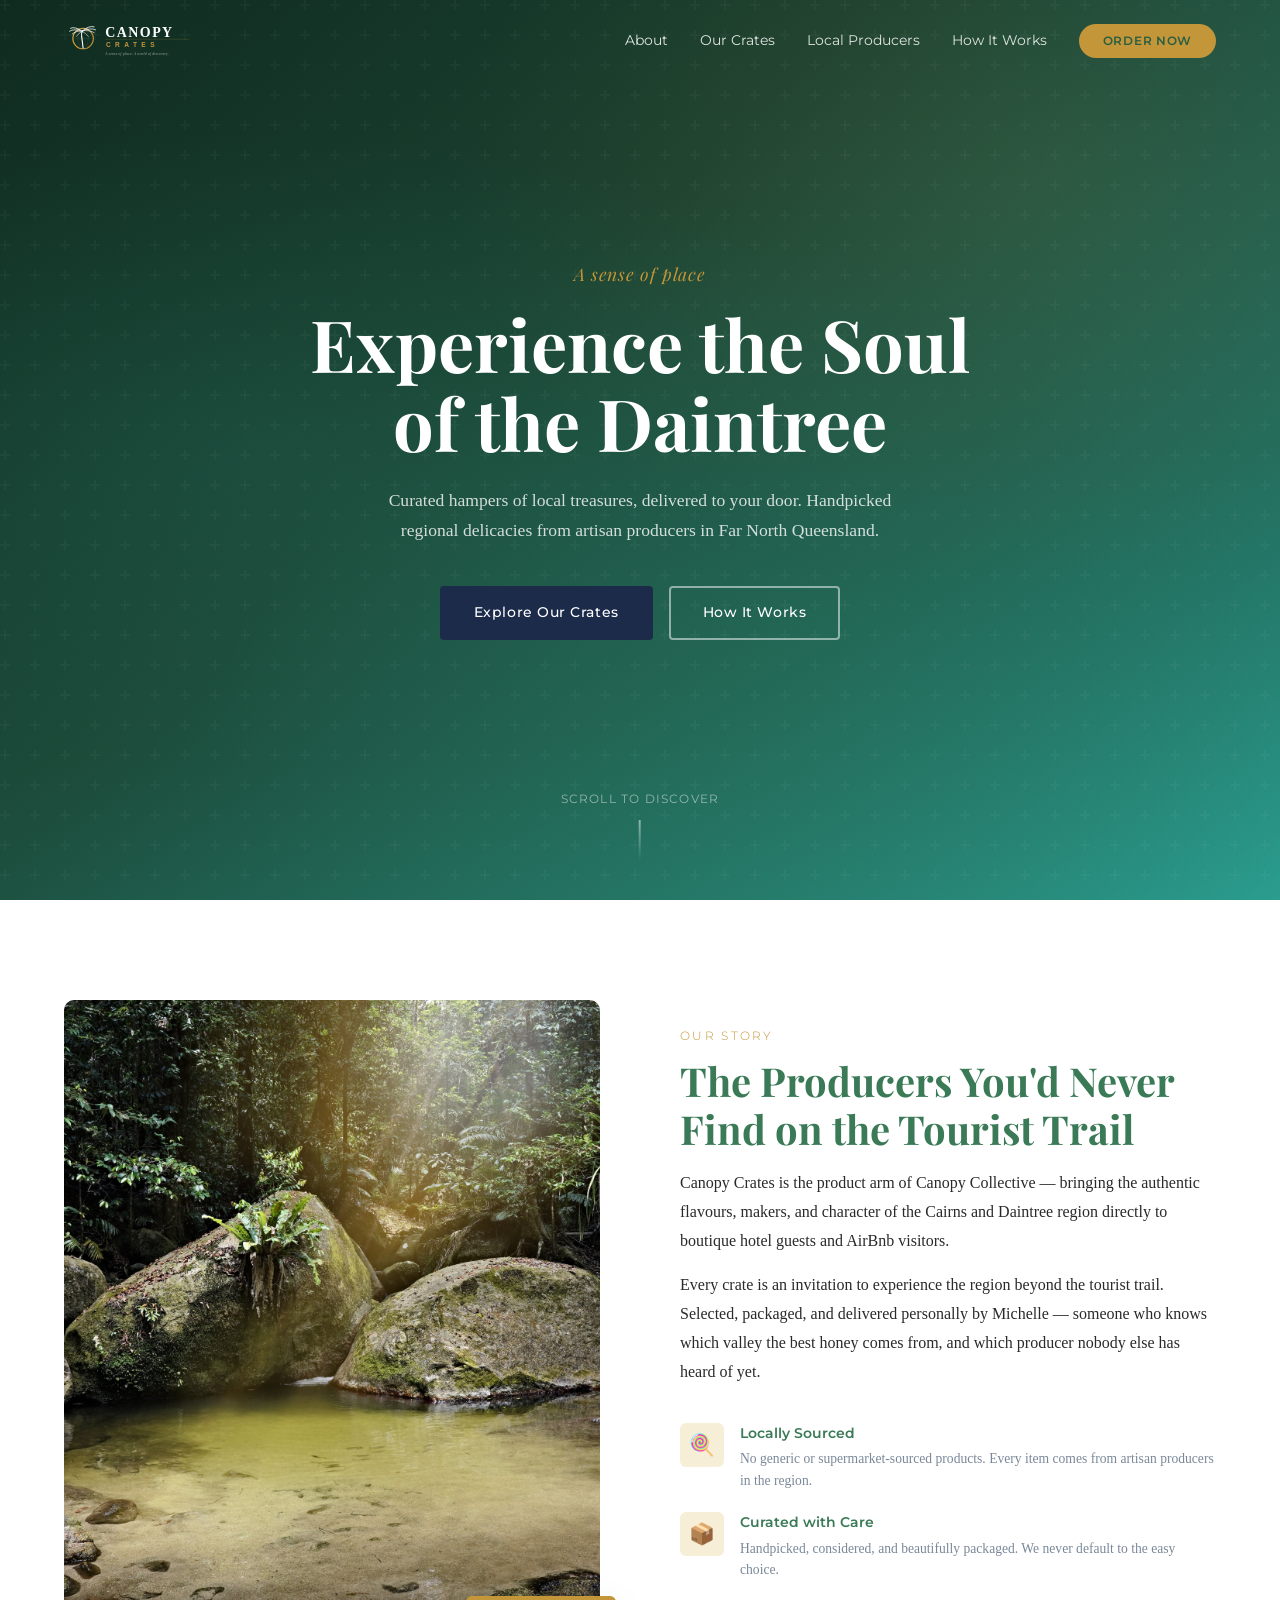
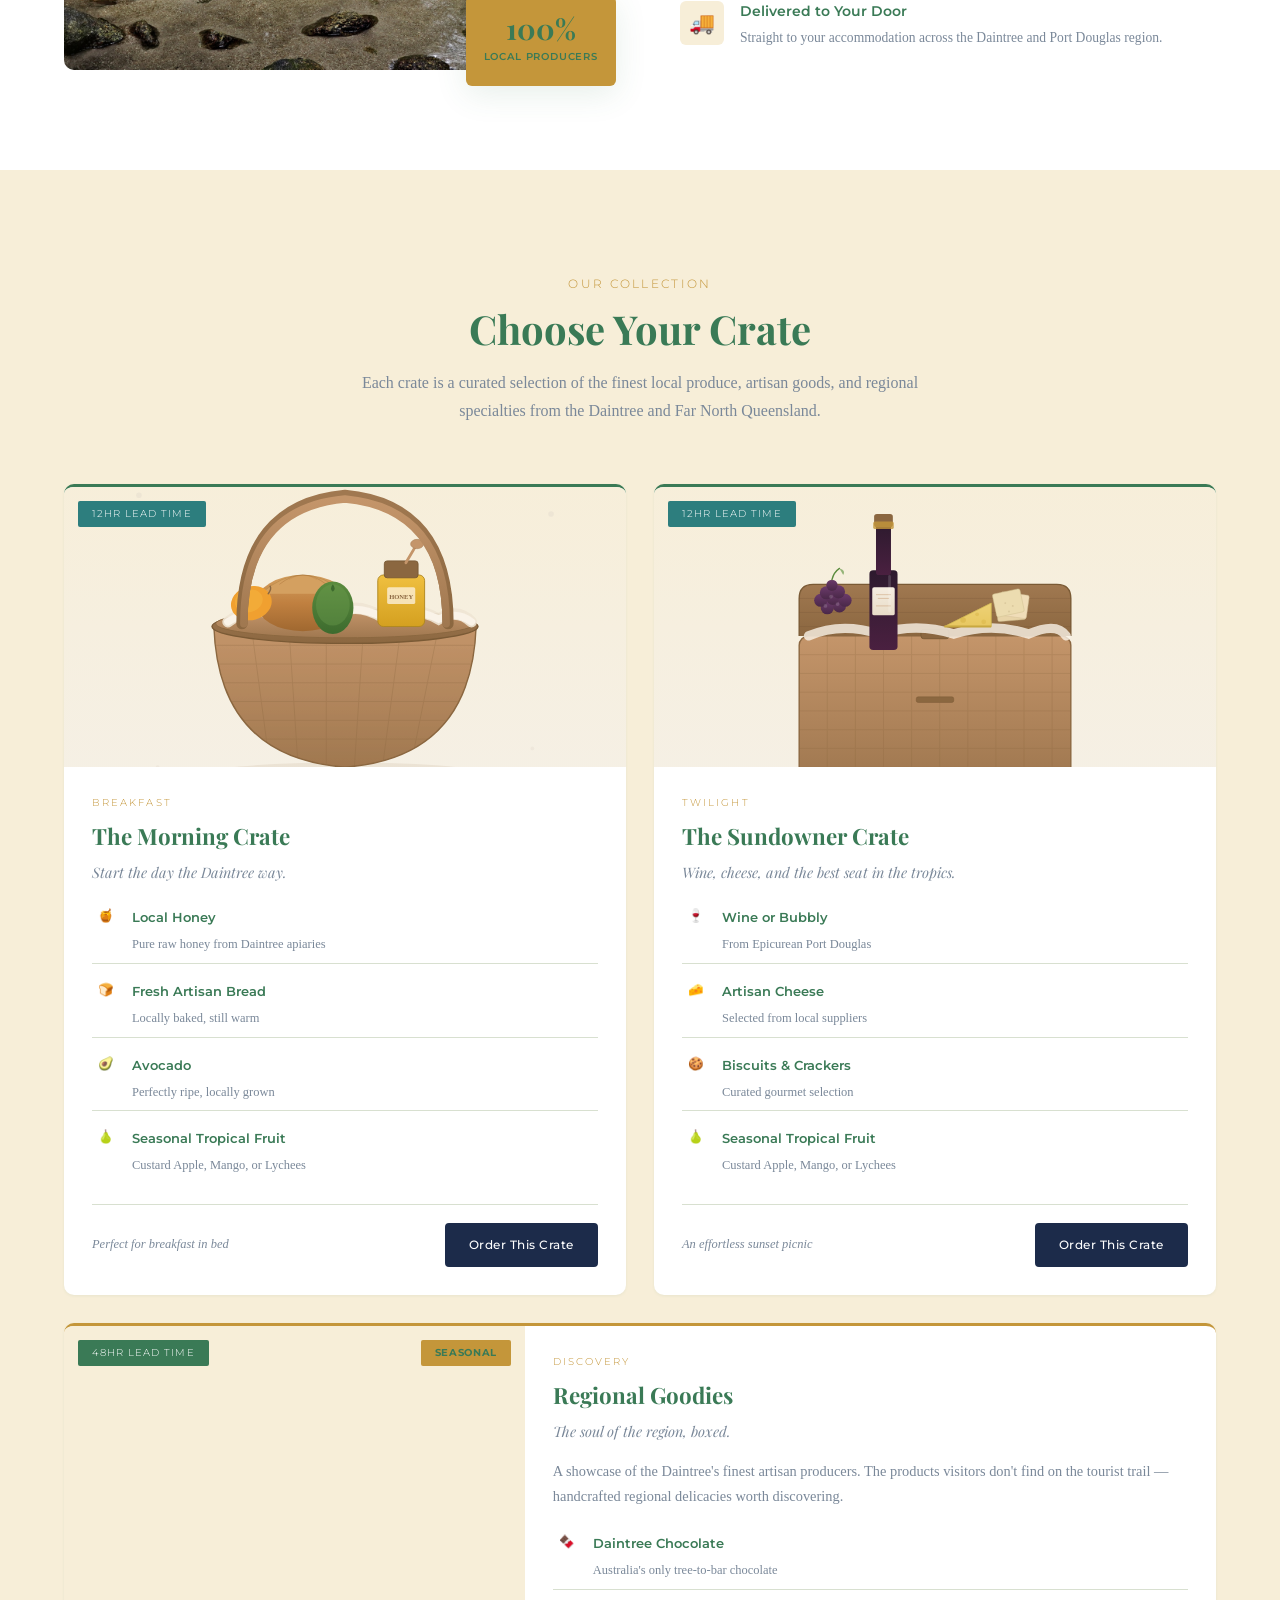
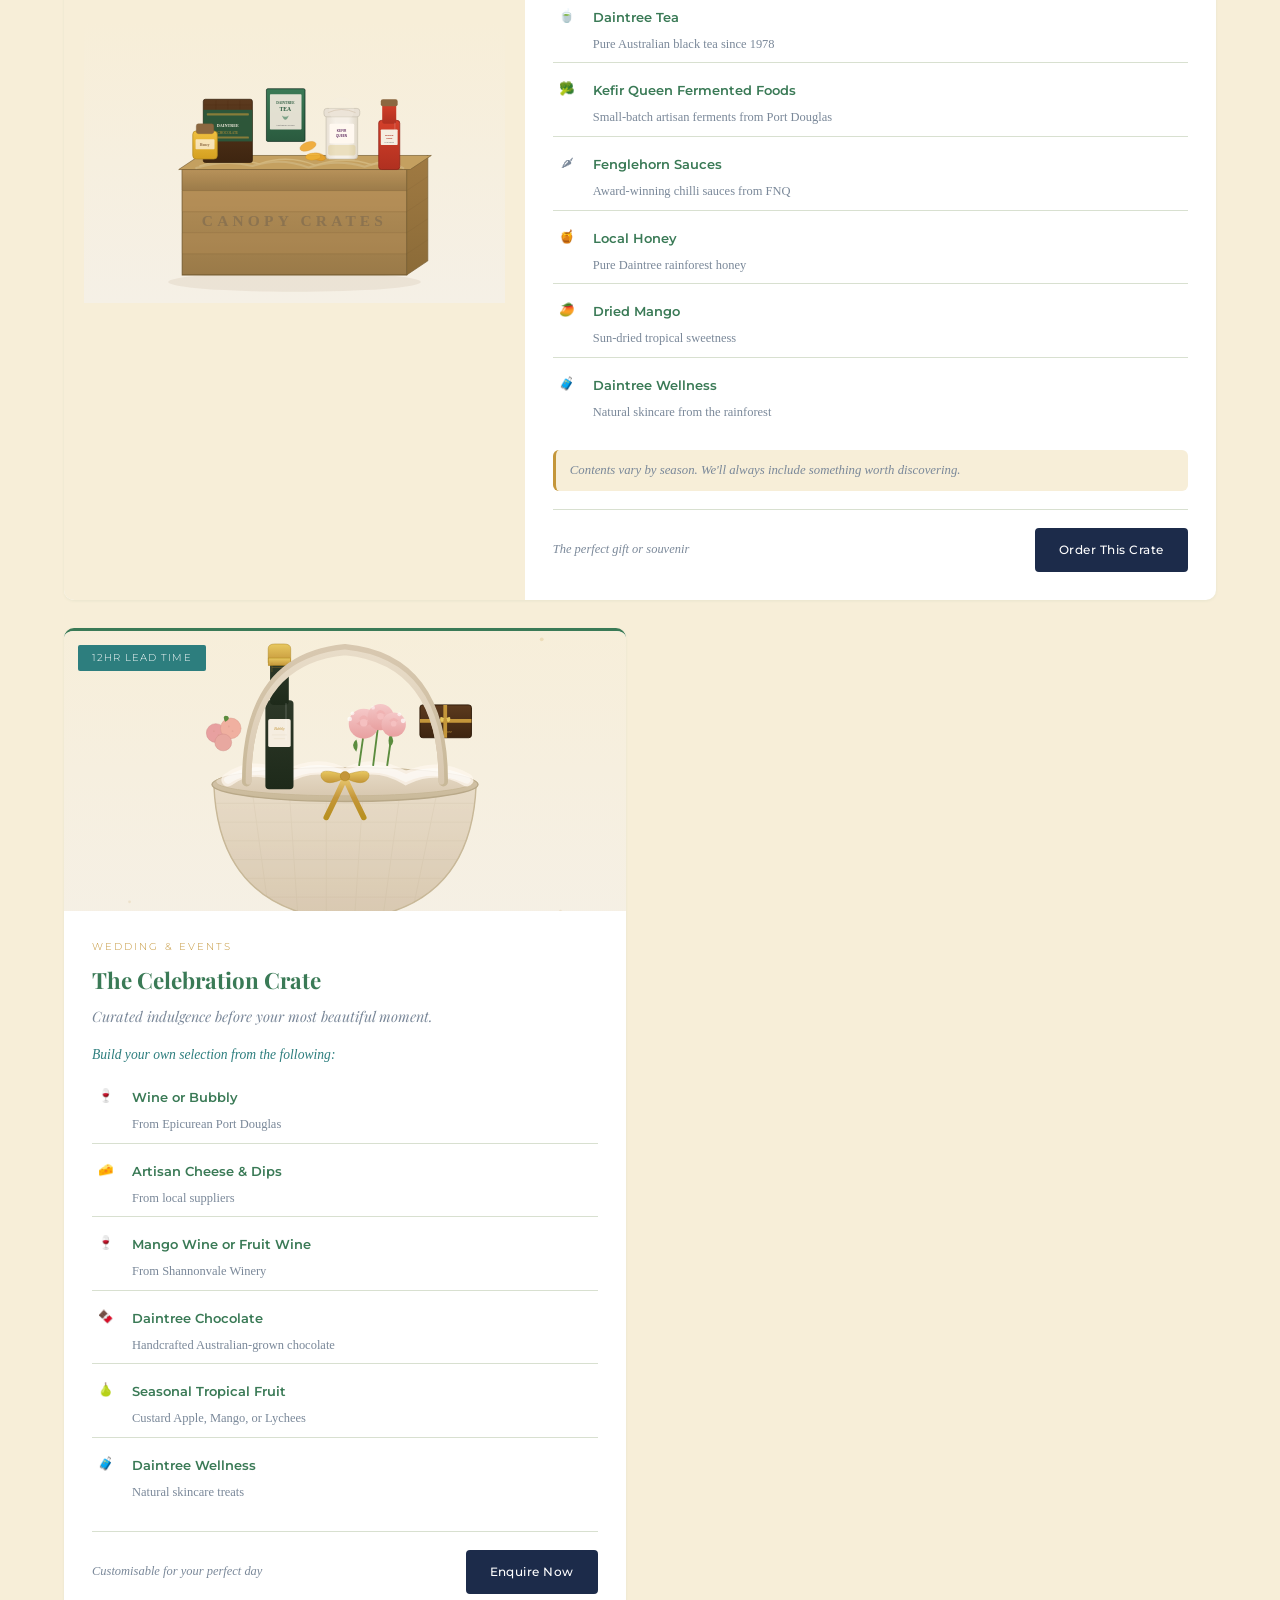
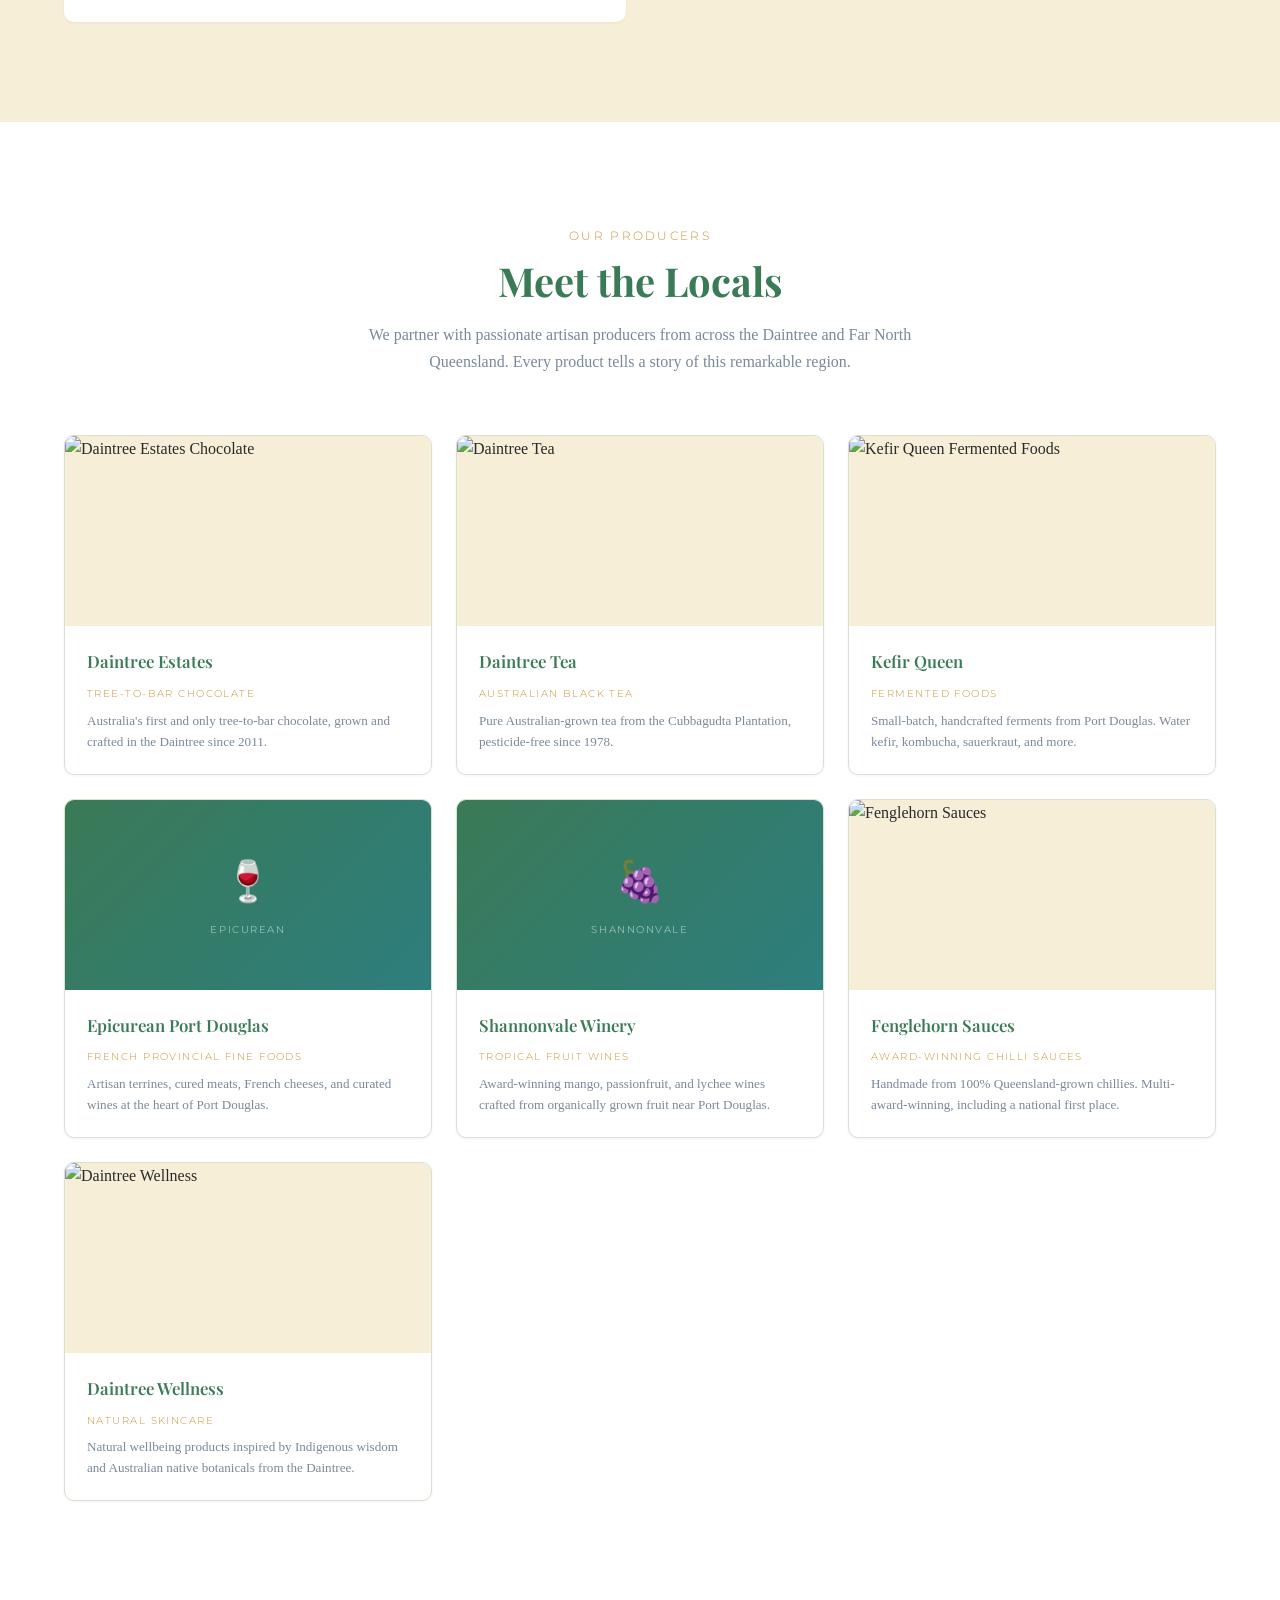
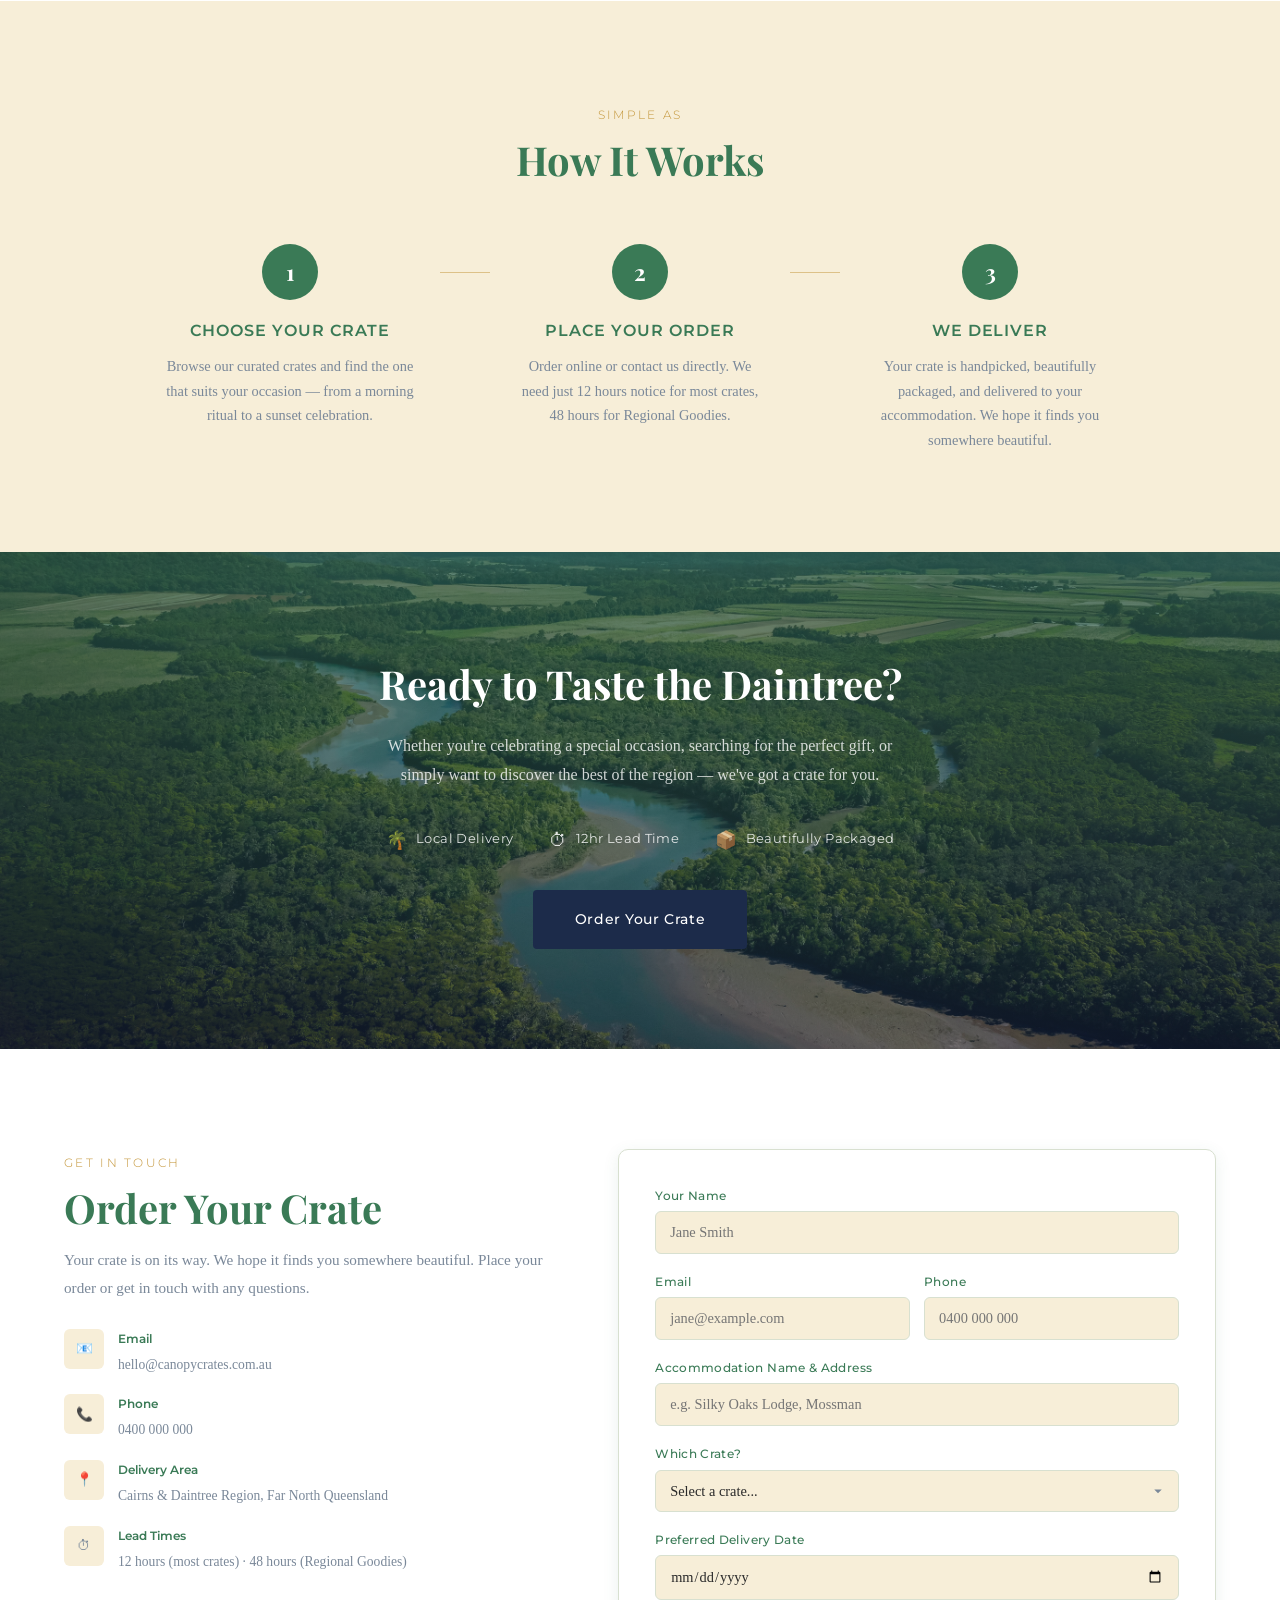
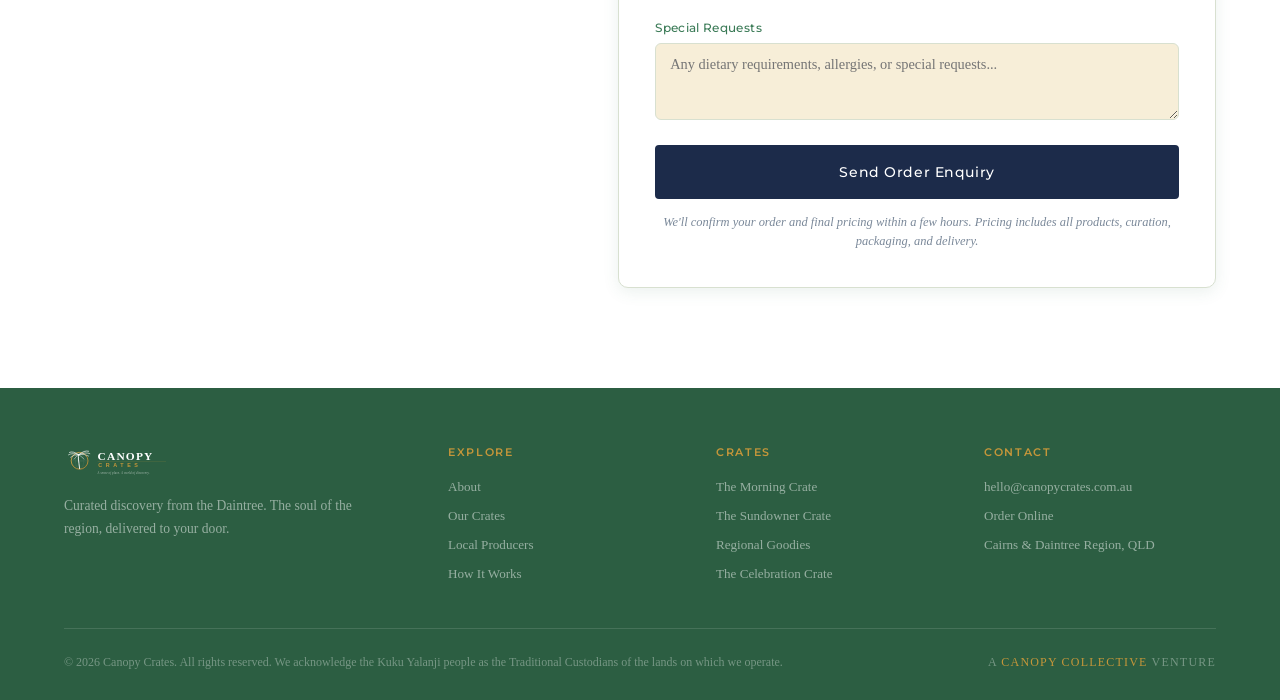
==== index.html @ 3b968be9 "v2.0: Rainforest-first palette with green hero gradient and Daintree photography Complete Canopy Cra" ====
<!DOCTYPE html>
<html lang="en">
<head>
  <meta charset="UTF-8">
  <meta name="viewport" content="width=device-width, initial-scale=1.0">
  <title>Canopy Crates | The Soul of the Region, Delivered</title>
  <meta name="description" content="Curated hampers of local Daintree region treasures, delivered to your AirBnb or boutique hotel. Handpicked by someone who knows every producer by name.">
  <link rel="preconnect" href="https://fonts.googleapis.com">
  <link rel="preconnect" href="https://fonts.gstatic.com" crossorigin>
  <link href="https://fonts.googleapis.com/css2?family=Playfair+Display:ital,wght@0,400;0,600;0,700;1,400&family=Montserrat:wght@300;400;500;600;700&display=swap" rel="stylesheet">
  <link rel="stylesheet" href="css/styles.css">
</head>
<body>
  <!-- Navigation (Navy bg, White text, Gold hover) -->
  <nav class="navbar" id="navbar">
    <div class="nav-container">
      <a href="#" class="nav-logo">
        <img src="images/logo-canopy-crates-light.svg" alt="Canopy Crates">
      </a>
      <button class="nav-toggle" id="navToggle" aria-label="Toggle navigation">
        <span></span><span></span><span></span>
      </button>
      <ul class="nav-menu" id="navMenu">
        <li><a href="#about" class="nav-link">About</a></li>
        <li><a href="#crates" class="nav-link">Our Crates</a></li>
        <li><a href="#vendors" class="nav-link">Local Producers</a></li>
        <li><a href="#how-it-works" class="nav-link">How It Works</a></li>
        <li><a href="#contact" class="nav-link nav-cta">Order Now</a></li>
      </ul>
    </div>
  </nav>

  <!-- Hero Section -->
  <header class="hero" id="hero">
    <div class="hero-overlay"></div>
    <div class="hero-content">
      <p class="hero-tagline">A sense of place</p>
      <h1 class="hero-title">Experience the Soul<br>of the Daintree</h1>
      <p class="hero-subtitle">Curated hampers of local treasures, delivered to your door. Handpicked regional delicacies from artisan producers in Far North Queensland.</p>
      <div class="hero-actions">
        <a href="#crates" class="btn btn-primary">Explore Our Crates</a>
        <a href="#how-it-works" class="btn btn-outline">How It Works</a>
      </div>
    </div>
    <div class="hero-scroll">
      <span>Scroll to discover</span>
      <div class="scroll-indicator"></div>
    </div>
  </header>

  <!-- About Section -->
  <section class="about" id="about">
    <div class="container">
      <div class="about-grid">
        <div class="about-image">
          <div class="about-image-wrapper">
            <img src="images/about-daintree-creek.jpg" alt="Daintree rainforest creek with mossy boulders and golden sunlight filtering through the canopy">
          </div>
          <div class="about-badge">
            <span class="badge-number">100%</span>
            <span class="badge-text">Local Producers</span>
          </div>
        </div>
        <div class="about-content">
          <span class="section-label">Our Story</span>
          <h2 class="section-title">The Producers You'd Never Find on the Tourist Trail</h2>
          <p class="about-text">Canopy Crates is the product arm of Canopy Collective &mdash; bringing the authentic flavours, makers, and character of the Cairns and Daintree region directly to boutique hotel guests and AirBnb visitors.</p>
          <p class="about-text">Every crate is an invitation to experience the region beyond the tourist trail. Selected, packaged, and delivered personally by Michelle &mdash; someone who knows which valley the best honey comes from, and which producer nobody else has heard of yet.</p>
          <div class="about-features">
            <div class="feature">
              <div class="feature-icon">&#127853;</div>
              <div>
                <h4>Locally Sourced</h4>
                <p>No generic or supermarket-sourced products. Every item comes from artisan producers in the region.</p>
              </div>
            </div>
            <div class="feature">
              <div class="feature-icon">&#128230;</div>
              <div>
                <h4>Curated with Care</h4>
                <p>Handpicked, considered, and beautifully packaged. We never default to the easy choice.</p>
              </div>
            </div>
            <div class="feature">
              <div class="feature-icon">&#128666;</div>
              <div>
                <h4>Delivered to Your Door</h4>
                <p>Straight to your accommodation across the Daintree and Port Douglas region.</p>
              </div>
            </div>
          </div>
        </div>
      </div>
    </div>
  </section>

  <!-- Crates Section -->
  <section class="crates" id="crates">
    <div class="container">
      <div class="section-header">
        <span class="section-label">Our Collection</span>
        <h2 class="section-title">Choose Your Crate</h2>
        <p class="section-subtitle">Each crate is a curated selection of the finest local produce, artisan goods, and regional specialties from the Daintree and Far North Queensland.</p>
      </div>

      <div class="crates-grid">
        <!-- The Morning Crate -->
        <div class="crate-card" id="morning">
          <div class="crate-image">
            <img src="images/breakfast-hamper.svg" alt="The Morning Crate basket with honey, bread, avocado and tropical fruit" class="crate-illustration" loading="lazy">
            <div class="crate-badge">12hr Lead Time</div>
          </div>
          <div class="crate-content">
            <span class="crate-category">Breakfast</span>
            <h3 class="crate-title">The Morning Crate</h3>
            <p class="crate-tagline">Start the day the Daintree way.</p>
            <ul class="crate-items">
              <li>
                <span class="item-icon">&#127855;</span>
                <div>
                  <strong>Local Honey</strong>
                  <span>Pure raw honey from Daintree apiaries</span>
                </div>
              </li>
              <li>
                <span class="item-icon">&#127838;</span>
                <div>
                  <strong>Fresh Artisan Bread</strong>
                  <span>Locally baked, still warm</span>
                </div>
              </li>
              <li>
                <span class="item-icon">&#129361;</span>
                <div>
                  <strong>Avocado</strong>
                  <span>Perfectly ripe, locally grown</span>
                </div>
              </li>
              <li>
                <span class="item-icon">&#127824;</span>
                <div>
                  <strong>Seasonal Tropical Fruit</strong>
                  <span>Custard Apple, Mango, or Lychees</span>
                </div>
              </li>
            </ul>
            <div class="crate-footer">
              <span class="crate-audience">Perfect for breakfast in bed</span>
              <a href="#contact" class="btn btn-primary btn-sm">Order This Crate</a>
            </div>
          </div>
        </div>

        <!-- The Sundowner Crate -->
        <div class="crate-card" id="sundowner">
          <div class="crate-image">
            <img src="images/sundowner-hamper.svg" alt="The Sundowner Crate hamper with wine, cheese, grapes and crackers" class="crate-illustration" loading="lazy">
            <div class="crate-badge">12hr Lead Time</div>
          </div>
          <div class="crate-content">
            <span class="crate-category">Twilight</span>
            <h3 class="crate-title">The Sundowner Crate</h3>
            <p class="crate-tagline">Wine, cheese, and the best seat in the tropics.</p>
            <ul class="crate-items">
              <li>
                <span class="item-icon">&#127863;</span>
                <div>
                  <strong>Wine or Bubbly</strong>
                  <span>From Epicurean Port Douglas</span>
                </div>
              </li>
              <li>
                <span class="item-icon">&#129472;</span>
                <div>
                  <strong>Artisan Cheese</strong>
                  <span>Selected from local suppliers</span>
                </div>
              </li>
              <li>
                <span class="item-icon">&#127850;</span>
                <div>
                  <strong>Biscuits &amp; Crackers</strong>
                  <span>Curated gourmet selection</span>
                </div>
              </li>
              <li>
                <span class="item-icon">&#127824;</span>
                <div>
                  <strong>Seasonal Tropical Fruit</strong>
                  <span>Custard Apple, Mango, or Lychees</span>
                </div>
              </li>
            </ul>
            <div class="crate-footer">
              <span class="crate-audience">An effortless sunset picnic</span>
              <a href="#contact" class="btn btn-primary btn-sm">Order This Crate</a>
            </div>
          </div>
        </div>

        <!-- Regional Goodies -->
        <div class="crate-card featured" id="regional">
          <div class="crate-image">
            <img src="images/regional-crate.svg" alt="Regional Goodies wooden crate filled with Daintree chocolate, tea, fermented foods, sauces and honey" class="crate-illustration" loading="lazy">
            <div class="crate-badge featured-badge">48hr Lead Time</div>
            <div class="crate-ribbon">Seasonal</div>
          </div>
          <div class="crate-content">
            <span class="crate-category">Discovery</span>
            <h3 class="crate-title">Regional Goodies</h3>
            <p class="crate-tagline">The soul of the region, boxed.</p>
            <p class="crate-description">A showcase of the Daintree's finest artisan producers. The products visitors don't find on the tourist trail &mdash; handcrafted regional delicacies worth discovering.</p>
            <ul class="crate-items">
              <li>
                <span class="item-icon">&#127851;</span>
                <div>
                  <strong>Daintree Chocolate</strong>
                  <span>Australia's only tree-to-bar chocolate</span>
                </div>
              </li>
              <li>
                <span class="item-icon">&#127861;</span>
                <div>
                  <strong>Daintree Tea</strong>
                  <span>Pure Australian black tea since 1978</span>
                </div>
              </li>
              <li>
                <span class="item-icon">&#129382;</span>
                <div>
                  <strong>Kefir Queen Fermented Foods</strong>
                  <span>Small-batch artisan ferments from Port Douglas</span>
                </div>
              </li>
              <li>
                <span class="item-icon">&#127798;</span>
                <div>
                  <strong>Fenglehorn Sauces</strong>
                  <span>Award-winning chilli sauces from FNQ</span>
                </div>
              </li>
              <li>
                <span class="item-icon">&#127855;</span>
                <div>
                  <strong>Local Honey</strong>
                  <span>Pure Daintree rainforest honey</span>
                </div>
              </li>
              <li>
                <span class="item-icon">&#129389;</span>
                <div>
                  <strong>Dried Mango</strong>
                  <span>Sun-dried tropical sweetness</span>
                </div>
              </li>
              <li>
                <span class="item-icon">&#129523;</span>
                <div>
                  <strong>Daintree Wellness</strong>
                  <span>Natural skincare from the rainforest</span>
                </div>
              </li>
            </ul>
            <p class="seasonal-note">Contents vary by season. We'll always include something worth discovering.</p>
            <div class="crate-footer">
              <span class="crate-audience">The perfect gift or souvenir</span>
              <a href="#contact" class="btn btn-primary btn-sm">Order This Crate</a>
            </div>
          </div>
        </div>

        <!-- The Celebration Crate -->
        <div class="crate-card" id="celebration">
          <div class="crate-image">
            <img src="images/bridal-hamper.svg" alt="The Celebration Crate elegant basket with champagne, roses, chocolate and fruit" class="crate-illustration" loading="lazy">
            <div class="crate-badge">12hr Lead Time</div>
          </div>
          <div class="crate-content">
            <span class="crate-category">Wedding &amp; Events</span>
            <h3 class="crate-title">The Celebration Crate</h3>
            <p class="crate-tagline">Curated indulgence before your most beautiful moment.</p>
            <p class="crate-customise-note">Build your own selection from the following:</p>
            <ul class="crate-items">
              <li>
                <span class="item-icon">&#127863;</span>
                <div>
                  <strong>Wine or Bubbly</strong>
                  <span>From Epicurean Port Douglas</span>
                </div>
              </li>
              <li>
                <span class="item-icon">&#129472;</span>
                <div>
                  <strong>Artisan Cheese &amp; Dips</strong>
                  <span>From local suppliers</span>
                </div>
              </li>
              <li>
                <span class="item-icon">&#127863;</span>
                <div>
                  <strong>Mango Wine or Fruit Wine</strong>
                  <span>From Shannonvale Winery</span>
                </div>
              </li>
              <li>
                <span class="item-icon">&#127851;</span>
                <div>
                  <strong>Daintree Chocolate</strong>
                  <span>Handcrafted Australian-grown chocolate</span>
                </div>
              </li>
              <li>
                <span class="item-icon">&#127824;</span>
                <div>
                  <strong>Seasonal Tropical Fruit</strong>
                  <span>Custard Apple, Mango, or Lychees</span>
                </div>
              </li>
              <li>
                <span class="item-icon">&#129523;</span>
                <div>
                  <strong>Daintree Wellness</strong>
                  <span>Natural skincare treats</span>
                </div>
              </li>
            </ul>
            <div class="crate-footer">
              <span class="crate-audience">Customisable for your perfect day</span>
              <a href="#contact" class="btn btn-primary btn-sm">Enquire Now</a>
            </div>
          </div>
        </div>
      </div>
    </div>
  </section>

  <!-- Vendors Section -->
  <section class="vendors" id="vendors">
    <div class="container">
      <div class="section-header">
        <span class="section-label">Our Producers</span>
        <h2 class="section-title">Meet the Locals</h2>
        <p class="section-subtitle">We partner with passionate artisan producers from across the Daintree and Far North Queensland. Every product tells a story of this remarkable region.</p>
      </div>

      <div class="vendors-grid">
        <a href="https://www.daintreeestates.com/" target="_blank" rel="noopener" class="vendor-card">
          <div class="vendor-image">
            <img src="https://www.daintreeestates.com/assets/thumbL/DEC80D70.webp?20250726180939" alt="Daintree Estates Chocolate" loading="lazy">
          </div>
          <div class="vendor-content">
            <h4>Daintree Estates</h4>
            <span class="vendor-type">Tree-to-Bar Chocolate</span>
            <p>Australia's first and only tree-to-bar chocolate, grown and crafted in the Daintree since 2011.</p>
          </div>
        </a>

        <a href="https://daintreetea.com.au/" target="_blank" rel="noopener" class="vendor-card">
          <div class="vendor-image">
            <img src="https://daintreetea.com.au/wp-content/uploads/2023/11/O_loose-leaf-250g-premium-packaging-2000x2000-1.jpg" alt="Daintree Tea" loading="lazy">
          </div>
          <div class="vendor-content">
            <h4>Daintree Tea</h4>
            <span class="vendor-type">Australian Black Tea</span>
            <p>Pure Australian-grown tea from the Cubbagudta Plantation, pesticide-free since 1978.</p>
          </div>
        </a>

        <a href="https://www.kefirqueen.com.au/" target="_blank" rel="noopener" class="vendor-card">
          <div class="vendor-image">
            <img src="https://images.squarespace-cdn.com/content/v1/5923596817bffcfb95a0efa1/1534291376440-806LHRGUZZ03M3APYRWB/Kefir-queen-sauerkraut.jpg" alt="Kefir Queen Fermented Foods" loading="lazy">
          </div>
          <div class="vendor-content">
            <h4>Kefir Queen</h4>
            <span class="vendor-type">Fermented Foods</span>
            <p>Small-batch, handcrafted ferments from Port Douglas. Water kefir, kombucha, sauerkraut, and more.</p>
          </div>
        </a>

        <a href="https://www.epicureanportdouglas.com.au/" target="_blank" rel="noopener" class="vendor-card">
          <div class="vendor-image vendor-image-placeholder">
            <span class="vendor-placeholder-icon">&#127863;</span>
            <span class="vendor-placeholder-text">Epicurean</span>
          </div>
          <div class="vendor-content">
            <h4>Epicurean Port Douglas</h4>
            <span class="vendor-type">French Provincial Fine Foods</span>
            <p>Artisan terrines, cured meats, French cheeses, and curated wines at the heart of Port Douglas.</p>
          </div>
        </a>

        <a href="https://www.shannonvalewine.com.au/" target="_blank" rel="noopener" class="vendor-card">
          <div class="vendor-image vendor-image-placeholder">
            <span class="vendor-placeholder-icon">&#127815;</span>
            <span class="vendor-placeholder-text">Shannonvale</span>
          </div>
          <div class="vendor-content">
            <h4>Shannonvale Winery</h4>
            <span class="vendor-type">Tropical Fruit Wines</span>
            <p>Award-winning mango, passionfruit, and lychee wines crafted from organically grown fruit near Port Douglas.</p>
          </div>
        </a>

        <a href="https://www.fenglehorn.com.au/" target="_blank" rel="noopener" class="vendor-card">
          <div class="vendor-image">
            <img src="https://cdn.shopify.com/s/files/1/0269/3061/0218/files/hab150ml.png?v=1747612899" alt="Fenglehorn Sauces" loading="lazy">
          </div>
          <div class="vendor-content">
            <h4>Fenglehorn Sauces</h4>
            <span class="vendor-type">Award-Winning Chilli Sauces</span>
            <p>Handmade from 100% Queensland-grown chillies. Multi-award-winning, including a national first place.</p>
          </div>
        </a>

        <a href="https://www.daintreewellness.com.au/" target="_blank" rel="noopener" class="vendor-card">
          <div class="vendor-image">
            <img src="https://images.squarespace-cdn.com/content/v1/6475886a499949386692b838/c0c7838c-8d64-4e1c-bf2a-4d8c4b91d45c/Daintree+Wellness+Logo+July+2023.png" alt="Daintree Wellness" loading="lazy">
          </div>
          <div class="vendor-content">
            <h4>Daintree Wellness</h4>
            <span class="vendor-type">Natural Skincare</span>
            <p>Natural wellbeing products inspired by Indigenous wisdom and Australian native botanicals from the Daintree.</p>
          </div>
        </a>
      </div>
    </div>
  </section>

  <!-- How It Works Section -->
  <section class="how-it-works" id="how-it-works">
    <div class="container">
      <div class="section-header">
        <span class="section-label">Simple As</span>
        <h2 class="section-title">How It Works</h2>
      </div>
      <div class="steps-grid">
        <div class="step">
          <div class="step-number">1</div>
          <h3>Choose Your Crate</h3>
          <p>Browse our curated crates and find the one that suits your occasion &mdash; from a morning ritual to a sunset celebration.</p>
        </div>
        <div class="step-divider"></div>
        <div class="step">
          <div class="step-number">2</div>
          <h3>Place Your Order</h3>
          <p>Order online or contact us directly. We need just 12 hours notice for most crates, 48 hours for Regional Goodies.</p>
        </div>
        <div class="step-divider"></div>
        <div class="step">
          <div class="step-number">3</div>
          <h3>We Deliver</h3>
          <p>Your crate is handpicked, beautifully packaged, and delivered to your accommodation. We hope it finds you somewhere beautiful.</p>
        </div>
      </div>
    </div>
  </section>

  <!-- CTA Section (photo background with Navy overlay) -->
  <section class="cta-section">
    <div class="cta-bg"></div>
    <div class="cta-overlay"></div>
    <div class="container">
      <div class="cta-content">
        <h2>Ready to Taste the Daintree?</h2>
        <p>Whether you're celebrating a special occasion, searching for the perfect gift, or simply want to discover the best of the region &mdash; we've got a crate for you.</p>
        <div class="cta-features">
          <div class="cta-feature">
            <span>&#127796;</span>
            <span>Local Delivery</span>
          </div>
          <div class="cta-feature">
            <span>&#9201;</span>
            <span>12hr Lead Time</span>
          </div>
          <div class="cta-feature">
            <span>&#128230;</span>
            <span>Beautifully Packaged</span>
          </div>
        </div>
        <a href="#contact" class="btn btn-primary btn-lg">Order Your Crate</a>
      </div>
    </div>
  </section>

  <!-- Contact Section -->
  <section class="contact" id="contact">
    <div class="container">
      <div class="contact-grid">
        <div class="contact-info">
          <span class="section-label">Get in Touch</span>
          <h2 class="section-title">Order Your Crate</h2>
          <p>Your crate is on its way. We hope it finds you somewhere beautiful. Place your order or get in touch with any questions.</p>
          <div class="contact-details">
            <div class="contact-item">
              <span class="contact-icon">&#128231;</span>
              <div>
                <strong>Email</strong>
                <a href="mailto:hello@canopycrates.com.au">hello@canopycrates.com.au</a>
              </div>
            </div>
            <div class="contact-item">
              <span class="contact-icon">&#128222;</span>
              <div>
                <strong>Phone</strong>
                <a href="tel:+61400000000">0400 000 000</a>
              </div>
            </div>
            <div class="contact-item">
              <span class="contact-icon">&#128205;</span>
              <div>
                <strong>Delivery Area</strong>
                <span>Cairns &amp; Daintree Region, Far North Queensland</span>
              </div>
            </div>
            <div class="contact-item">
              <span class="contact-icon">&#9201;</span>
              <div>
                <strong>Lead Times</strong>
                <span>12 hours (most crates) &middot; 48 hours (Regional Goodies)</span>
              </div>
            </div>
          </div>
        </div>
        <div class="contact-form-wrapper">
          <form class="contact-form" id="contactForm">
            <div class="form-group">
              <label for="name">Your Name</label>
              <input type="text" id="name" name="name" required placeholder="Jane Smith">
            </div>
            <div class="form-row">
              <div class="form-group">
                <label for="email">Email</label>
                <input type="email" id="email" name="email" required placeholder="jane@example.com">
              </div>
              <div class="form-group">
                <label for="phone">Phone</label>
                <input type="tel" id="phone" name="phone" placeholder="0400 000 000">
              </div>
            </div>
            <div class="form-group">
              <label for="accommodation">Accommodation Name &amp; Address</label>
              <input type="text" id="accommodation" name="accommodation" required placeholder="e.g. Silky Oaks Lodge, Mossman">
            </div>
            <div class="form-group">
              <label for="crate">Which Crate?</label>
              <select id="crate" name="crate" required>
                <option value="">Select a crate...</option>
                <option value="morning">The Morning Crate</option>
                <option value="sundowner">The Sundowner Crate</option>
                <option value="regional">Regional Goodies</option>
                <option value="celebration">The Celebration Crate</option>
              </select>
            </div>
            <div class="form-group">
              <label for="date">Preferred Delivery Date</label>
              <input type="date" id="date" name="date" required>
            </div>
            <div class="form-group">
              <label for="message">Special Requests</label>
              <textarea id="message" name="message" rows="3" placeholder="Any dietary requirements, allergies, or special requests..."></textarea>
            </div>
            <button type="submit" class="btn btn-primary btn-lg btn-full">Send Order Enquiry</button>
            <p class="form-note">We'll confirm your order and final pricing within a few hours. Pricing includes all products, curation, packaging, and delivery.</p>
          </form>
        </div>
      </div>
    </div>
  </section>

  <!-- Footer (Navy bg, Gold accents, Canopy Collective credit) -->
  <footer class="footer">
    <div class="container">
      <div class="footer-grid">
        <div class="footer-brand">
          <a href="#" class="nav-logo">
            <img src="images/logo-canopy-crates-light.svg" alt="Canopy Crates">
          </a>
          <p>Curated discovery from the Daintree. The soul of the region, delivered to your door.</p>
        </div>
        <div class="footer-links">
          <h4>Explore</h4>
          <ul>
            <li><a href="#about">About</a></li>
            <li><a href="#crates">Our Crates</a></li>
            <li><a href="#vendors">Local Producers</a></li>
            <li><a href="#how-it-works">How It Works</a></li>
          </ul>
        </div>
        <div class="footer-links">
          <h4>Crates</h4>
          <ul>
            <li><a href="#morning">The Morning Crate</a></li>
            <li><a href="#sundowner">The Sundowner Crate</a></li>
            <li><a href="#regional">Regional Goodies</a></li>
            <li><a href="#celebration">The Celebration Crate</a></li>
          </ul>
        </div>
        <div class="footer-links">
          <h4>Contact</h4>
          <ul>
            <li><a href="mailto:hello@canopycrates.com.au">hello@canopycrates.com.au</a></li>
            <li><a href="#contact">Order Online</a></li>
            <li>Cairns &amp; Daintree Region, QLD</li>
          </ul>
        </div>
      </div>
      <div class="footer-bottom">
        <p>&copy; 2026 Canopy Crates. All rights reserved. We acknowledge the Kuku Yalanji people as the Traditional Custodians of the lands on which we operate.</p>
        <p class="footer-collective">A <span>Canopy Collective</span> venture</p>
      </div>
    </div>
  </footer>

  <script src="js/main.js"></script>
</body>
</html>
---- css/styles.css ----
/* ============================================
   Canopy Crates — Brand Bible v2
   Colours, typography, and layout per
   Canopy Collective Master Brand Bible
   ============================================ */

/* --- Brand Tokens (from Brand Bible) --- */
:root {
  /* Master palette (inherited from Canopy Collective) */
  --deep-navy:       #1C2B4A;
  --canopy-gold:     #C4963A;
  --warm-ivory:      #F5F0E6;
  --globe-slate:     #7A8899;
  --charcoal:        #2A2A2A;

  /* Canopy Crates extended palette */
  --rainforest:      #3A7A56;
  --teal:            #2D7E7E;
  --harvest-amber:   #D4822A;
  --sand-cream:      #F7EED8;

  /* Semantic aliases — Rainforest-first palette */
  --color-primary:        var(--rainforest);
  --color-primary-dark:   #2C5E42;
  --color-secondary:      var(--deep-navy);
  --color-accent:         var(--deep-navy);
  --color-accent-2:       var(--teal);
  --color-gold:           var(--canopy-gold);
  --color-amber:          var(--harvest-amber);
  --color-bg:             var(--sand-cream);
  --color-bg-alt:         var(--warm-ivory);
  --color-bg-white:       #FFFFFF;
  --color-text:           var(--charcoal);
  --color-text-light:     var(--globe-slate);
  --color-text-inverse:   var(--warm-ivory);
  --color-border:         #D8E0D0;

  /* Typography (Brand Bible: Playfair Display + Montserrat + Georgia) */
  --font-display:  'Playfair Display', Georgia, serif;
  --font-heading:  'Montserrat', 'Arial Narrow', sans-serif;
  --font-body:     Georgia, 'Times New Roman', serif;
  --font-label:    'Montserrat', 'Arial Narrow', sans-serif;

  /* Spacing & shape */
  --shadow-sm: 0 1px 3px rgba(58,122,86,0.08);
  --shadow-md: 0 4px 16px rgba(58,122,86,0.10);
  --shadow-lg: 0 8px 32px rgba(58,122,86,0.12);
  --radius-sm: 6px;
  --radius-md: 10px;
  --radius-lg: 16px;
  --transition: 0.3s cubic-bezier(0.4, 0, 0.2, 1);
}

/* --- Reset & Base --- */
*, *::before, *::after { margin: 0; padding: 0; box-sizing: border-box; }

html { scroll-behavior: smooth; font-size: 16px; }

body {
  font-family: var(--font-body);
  color: var(--color-text);
  background: var(--color-bg);
  line-height: 1.6;
  -webkit-font-smoothing: antialiased;
  overflow-x: hidden;
}

img { max-width: 100%; height: auto; display: block; }
a   { color: inherit; text-decoration: none; }
ul  { list-style: none; }

.container { max-width: 1200px; margin: 0 auto; padding: 0 24px; }

/* --- Typography --- */
.section-label {
  display: inline-block;
  font-family: var(--font-label);
  font-size: 0.72rem;
  font-weight: 300;
  letter-spacing: 0.2em;
  text-transform: uppercase;
  color: var(--color-gold);
  margin-bottom: 12px;
}

.section-title {
  font-family: var(--font-display);
  font-size: clamp(1.8rem, 3.5vw, 2.5rem);
  font-weight: 700;
  color: var(--color-primary);
  line-height: 1.2;
  margin-bottom: 16px;
}

.section-subtitle {
  font-family: var(--font-body);
  font-size: 1rem;
  color: var(--color-text-light);
  max-width: 600px;
  margin: 0 auto;
  line-height: 1.7;
}

.section-header { text-align: center; margin-bottom: 60px; }

/* --- Buttons (Brand Bible: Green primary, Navy outline secondary) --- */
.btn {
  display: inline-flex;
  align-items: center;
  justify-content: center;
  font-family: var(--font-heading);
  font-weight: 500;
  font-size: 0.85rem;
  letter-spacing: 0.04em;
  padding: 14px 32px;
  border-radius: 4px;
  border: 2px solid transparent;
  cursor: pointer;
  transition: var(--transition);
  text-decoration: none;
}

.btn-primary {
  background: var(--color-accent);
  color: #FFFFFF;
  border-color: var(--color-accent);
}

.btn-primary:hover {
  background: var(--color-amber);
  border-color: var(--color-amber);
  transform: translateY(-1px);
  box-shadow: var(--shadow-md);
}

.btn-outline {
  background: transparent;
  color: #FFFFFF;
  border-color: rgba(255,255,255,0.5);
}

.btn-outline:hover {
  background: rgba(255,255,255,0.1);
  border-color: #FFFFFF;
}

.btn-secondary {
  background: transparent;
  color: var(--color-secondary);
  border-color: var(--color-secondary);
}

.btn-secondary:hover {
  background: var(--color-secondary);
  color: #FFFFFF;
}

.btn-sm { padding: 10px 22px; font-size: 0.78rem; }
.btn-lg { padding: 16px 40px; font-size: 0.9rem; }
.btn-full { width: 100%; }

/* --- Navigation (Navy bg, White text, Gold hover) --- */
.navbar {
  position: fixed;
  top: 0; left: 0; right: 0;
  z-index: 1000;
  padding: 18px 0;
  transition: var(--transition);
  background: transparent;
}

.navbar.scrolled {
  background: rgba(27, 67, 50, 0.95);
  backdrop-filter: blur(20px);
  padding: 12px 0;
  box-shadow: 0 2px 20px rgba(0,0,0,0.1);
}

.nav-container {
  max-width: 1200px;
  margin: 0 auto;
  padding: 0 24px;
  display: flex;
  align-items: center;
  justify-content: space-between;
}

.nav-logo {
  display: flex;
  align-items: center;
  gap: 0;
}

.nav-logo img {
  height: 44px;
  width: auto;
}

.nav-menu {
  display: flex;
  align-items: center;
  gap: 32px;
}

.nav-link {
  font-family: var(--font-heading);
  color: rgba(255,255,255,0.85);
  font-size: 0.9rem;
  font-weight: 400;
  transition: var(--transition);
  position: relative;
}

.nav-link:hover { color: #FFFFFF; }

.nav-link::after {
  content: '';
  position: absolute;
  bottom: -4px; left: 0;
  width: 0; height: 2px;
  background: var(--canopy-gold);
  transition: var(--transition);
}

.nav-link:hover::after { width: 100%; }

.nav-cta {
  background: var(--color-gold);
  color: var(--color-primary-dark) !important;
  padding: 10px 24px;
  border-radius: 50px;
  font-weight: 600;
  letter-spacing: 0.06em;
  text-transform: uppercase;
  font-size: 0.72rem;
}

.nav-cta:hover {
  background: var(--color-amber);
  transform: translateY(-1px);
}

.nav-cta::after { display: none; }

.nav-toggle {
  display: none;
  flex-direction: column;
  gap: 5px;
  background: none;
  border: none;
  cursor: pointer;
  padding: 4px;
}

.nav-toggle span {
  display: block;
  width: 24px; height: 2px;
  background: #FFFFFF;
  transition: var(--transition);
}

/* --- Hero (Green gradient with pattern overlay) --- */
.hero {
  position: relative;
  min-height: 100vh;
  display: flex;
  align-items: center;
  justify-content: center;
  background:
    linear-gradient(135deg,
      rgba(15, 43, 31, 0.92) 0%,
      rgba(27, 67, 50, 0.85) 40%,
      rgba(42, 157, 143, 0.7) 100%
    ),
    linear-gradient(to bottom, #0F2B1F 0%, #1B4332 50%, #2A9D8F 100%);
  background-size: cover;
  overflow: hidden;
}

.hero::before {
  content: '';
  position: absolute;
  top: 0; left: 0; right: 0; bottom: 0;
  background:
    radial-gradient(ellipse at 20% 50%, rgba(42,157,143,0.15) 0%, transparent 50%),
    radial-gradient(ellipse at 80% 20%, rgba(196,150,58,0.1) 0%, transparent 40%),
    radial-gradient(ellipse at 60% 80%, rgba(45,106,79,0.2) 0%, transparent 50%);
  pointer-events: none;
}

.hero-overlay {
  position: absolute;
  top: 0; left: 0; right: 0; bottom: 0;
  background: url("data:image/svg+xml,%3Csvg width='60' height='60' viewBox='0 0 60 60' xmlns='http://www.w3.org/2000/svg'%3E%3Cg fill='none' fill-rule='evenodd'%3E%3Cg fill='%23ffffff' fill-opacity='0.03'%3E%3Cpath d='M36 34v-4h-2v4h-4v2h4v4h2v-4h4v-2h-4zm0-30V0h-2v4h-4v2h4v4h2V6h4V4h-4zM6 34v-4H4v4H0v2h4v4h2v-4h4v-2H6zM6 4V0H4v4H0v2h4v4h2V6h4V4H6z'/%3E%3C/g%3E%3C/g%3E%3C/svg%3E");
  pointer-events: none;
}

.hero-content {
  position: relative;
  z-index: 2;
  text-align: center;
  max-width: 800px;
  padding: 0 24px;
}

.hero-tagline {
  font-family: var(--font-display);
  font-style: italic;
  font-size: 1.1rem;
  color: var(--color-gold);
  margin-bottom: 16px;
  letter-spacing: 0.05em;
}

.hero-title {
  font-family: var(--font-display);
  font-size: clamp(2.5rem, 6vw, 4.5rem);
  font-weight: 700;
  color: #FFFFFF;
  line-height: 1.1;
  margin-bottom: 24px;
}

.hero-subtitle {
  font-family: var(--font-body);
  font-size: 1.1rem;
  color: rgba(255,255,255,0.8);
  max-width: 560px;
  margin: 0 auto 40px;
  line-height: 1.7;
}

.hero-actions {
  display: flex;
  gap: 16px;
  justify-content: center;
  flex-wrap: wrap;
}

.hero-scroll {
  position: absolute;
  bottom: 40px;
  left: 50%;
  transform: translateX(-50%);
  display: flex;
  flex-direction: column;
  align-items: center;
  gap: 12px;
  color: rgba(255,255,255,0.5);
  font-size: 0.75rem;
  letter-spacing: 0.1em;
  text-transform: uppercase;
}

.hero-scroll span {
  font-family: var(--font-label);
  color: rgba(255,255,255,0.5);
  font-size: 0.75rem;
  letter-spacing: 0.1em;
  text-transform: uppercase;
}

.scroll-indicator {
  width: 2px;
  height: 40px;
  background: linear-gradient(to bottom, rgba(255,255,255,0.5), transparent);
  animation: scrollPulse 2s ease-in-out infinite;
}

@keyframes scrollPulse {
  0%, 100% { opacity: 0.3; transform: scaleY(0.6); }
  50% { opacity: 1; transform: scaleY(1); }
}

/* --- About Section --- */
.about { padding: 100px 0; background: var(--color-bg-white); }

.about-grid {
  display: grid;
  grid-template-columns: 1fr 1fr;
  gap: 80px;
  align-items: center;
}

.about-image { position: relative; }

.about-image-wrapper {
  border-radius: var(--radius-md);
  overflow: hidden;
  aspect-ratio: 4/5;
}

.about-image-wrapper img {
  width: 100%; height: 100%;
  object-fit: cover;
}

.about-image-placeholder {
  width: 100%; height: 100%;
  background: linear-gradient(135deg, var(--rainforest), var(--teal));
  display: flex;
  flex-direction: column;
  align-items: center;
  justify-content: center;
  gap: 12px;
}

.placeholder-icon { font-size: 3.5rem; }
.placeholder-text {
  font-family: var(--font-label);
  color: rgba(255,255,255,0.5);
  font-size: 0.7rem;
  letter-spacing: 0.15em;
  text-transform: uppercase;
}

.about-badge {
  position: absolute;
  bottom: -16px; right: -16px;
  background: var(--color-gold);
  color: var(--color-primary);
  padding: 18px;
  border-radius: var(--radius-sm);
  text-align: center;
  box-shadow: var(--shadow-lg);
}

.badge-number {
  display: block;
  font-family: var(--font-display);
  font-size: 1.8rem;
  font-weight: 700;
  line-height: 1;
}

.badge-text {
  font-family: var(--font-label);
  font-size: 0.65rem;
  font-weight: 600;
  text-transform: uppercase;
  letter-spacing: 0.08em;
}

.about-text {
  font-family: var(--font-body);
  color: var(--color-text);
  font-size: 1rem;
  line-height: 1.8;
  margin-bottom: 16px;
}

.about-features {
  margin-top: 36px;
  display: flex;
  flex-direction: column;
  gap: 20px;
}

.feature { display: flex; align-items: flex-start; gap: 16px; }

.feature-icon {
  font-size: 1.3rem;
  flex-shrink: 0;
  width: 44px; height: 44px;
  display: flex;
  align-items: center;
  justify-content: center;
  background: var(--color-bg);
  border-radius: var(--radius-sm);
}

.feature h4 {
  font-family: var(--font-heading);
  font-size: 0.85rem;
  font-weight: 600;
  margin-bottom: 4px;
  color: var(--color-primary);
}

.feature p {
  font-family: var(--font-body);
  font-size: 0.85rem;
  color: var(--color-text-light);
}

/* --- Crates Section (White cards, Navy title, Green top border) --- */
.crates { padding: 100px 0; background: var(--color-bg); }

.crates-grid {
  display: grid;
  grid-template-columns: repeat(2, 1fr);
  gap: 28px;
}

.crate-card {
  background: var(--color-bg-white);
  border-radius: var(--radius-md);
  overflow: hidden;
  box-shadow: var(--shadow-sm);
  transition: var(--transition);
  display: flex;
  flex-direction: column;
  border-top: 3px solid var(--color-primary);
}

.crate-card:hover {
  box-shadow: var(--shadow-lg);
  transform: translateY(-3px);
}

.crate-card.featured {
  grid-column: span 2;
  display: grid;
  grid-template-columns: 1fr 1.5fr;
  border-top: 3px solid var(--color-gold);
}

.crate-image { position: relative; overflow: hidden; }

.crate-illustration {
  width: 100%;
  height: 280px;
  object-fit: cover;
  display: block;
  transition: var(--transition);
}

.crate-card:hover .crate-illustration { transform: scale(1.03); }

.crate-card.featured .crate-illustration {
  height: 100%;
  min-height: 500px;
  object-fit: contain;
  background: var(--color-bg);
  padding: 20px;
}

.crate-badge {
  position: absolute;
  top: 14px; left: 14px;
  background: var(--color-accent-2);
  color: #FFFFFF;
  padding: 5px 14px;
  border-radius: 2px;
  font-family: var(--font-label);
  font-size: 0.65rem;
  font-weight: 300;
  letter-spacing: 0.1em;
  text-transform: uppercase;
}

.featured-badge { background: var(--color-primary); }

.crate-ribbon {
  position: absolute;
  top: 14px; right: 14px;
  background: var(--color-gold);
  color: var(--color-primary);
  padding: 5px 14px;
  border-radius: 2px;
  font-family: var(--font-label);
  font-size: 0.65rem;
  font-weight: 700;
  text-transform: uppercase;
  letter-spacing: 0.06em;
}

.crate-content {
  padding: 28px;
  display: flex;
  flex-direction: column;
  flex: 1;
}

.crate-category {
  font-family: var(--font-label);
  font-size: 0.65rem;
  font-weight: 300;
  text-transform: uppercase;
  letter-spacing: 0.2em;
  color: var(--color-gold);
  margin-bottom: 8px;
}

.crate-title {
  font-family: var(--font-display);
  font-size: 1.4rem;
  font-weight: 700;
  color: var(--color-primary);
  margin-bottom: 6px;
}

.crate-tagline {
  font-family: var(--font-display);
  font-style: italic;
  font-size: 0.9rem;
  color: var(--color-text-light);
  margin-bottom: 16px;
}

.crate-description {
  font-family: var(--font-body);
  color: var(--color-text-light);
  font-size: 0.9rem;
  line-height: 1.7;
  margin-bottom: 18px;
}

.crate-customise-note {
  font-family: var(--font-body);
  font-size: 0.85rem;
  font-weight: 400;
  color: var(--color-accent-2);
  margin-bottom: 14px;
  font-style: italic;
}

.crate-items {
  display: flex;
  flex-direction: column;
  gap: 10px;
  margin-bottom: 20px;
  flex: 1;
}

.crate-items li {
  display: flex;
  align-items: flex-start;
  gap: 12px;
  padding: 7px 0;
  border-bottom: 1px solid var(--color-border);
}

.crate-items li:last-child { border-bottom: none; }

.item-icon { font-size: 1.1rem; flex-shrink: 0; width: 28px; text-align: center; }

.crate-items li strong {
  display: block;
  font-family: var(--font-heading);
  font-size: 0.82rem;
  font-weight: 600;
  color: var(--color-primary);
  margin-bottom: 2px;
}

.crate-items li span {
  font-family: var(--font-body);
  font-size: 0.78rem;
  color: var(--color-text-light);
}

.seasonal-note {
  font-family: var(--font-body);
  font-size: 0.8rem;
  color: var(--color-text-light);
  font-style: italic;
  margin-bottom: 18px;
  padding: 10px 14px;
  background: var(--color-bg);
  border-radius: var(--radius-sm);
  border-left: 3px solid var(--color-gold);
}

.crate-footer {
  display: flex;
  align-items: center;
  justify-content: space-between;
  padding-top: 18px;
  border-top: 1px solid var(--color-border);
  margin-top: auto;
  gap: 12px;
}

.crate-audience {
  font-family: var(--font-body);
  font-size: 0.78rem;
  color: var(--color-text-light);
  font-style: italic;
}

/* --- Vendors Section --- */
.vendors { padding: 100px 0; background: var(--color-bg-white); }

.vendors-grid {
  display: grid;
  grid-template-columns: repeat(auto-fill, minmax(280px, 1fr));
  gap: 24px;
}

.vendor-card {
  display: flex;
  flex-direction: column;
  background: var(--color-bg-white);
  border-radius: var(--radius-md);
  overflow: hidden;
  box-shadow: var(--shadow-sm);
  transition: var(--transition);
  border: 1px solid var(--color-border);
}

.vendor-card:hover {
  box-shadow: var(--shadow-md);
  transform: translateY(-3px);
  border-color: var(--color-accent);
}

.vendor-image {
  height: 190px;
  overflow: hidden;
  background: var(--color-bg);
  display: flex;
  align-items: center;
  justify-content: center;
}

.vendor-image img {
  width: 100%; height: 100%;
  object-fit: cover;
  transition: var(--transition);
}

.vendor-card:hover .vendor-image img { transform: scale(1.04); }

.vendor-image-placeholder {
  background: linear-gradient(135deg, var(--rainforest), var(--teal));
  flex-direction: column;
  gap: 8px;
}

.vendor-placeholder-icon { font-size: 2.5rem; }
.vendor-placeholder-text {
  font-family: var(--font-label);
  color: rgba(255,255,255,0.5);
  font-size: 0.65rem;
  text-transform: uppercase;
  letter-spacing: 0.15em;
}

.vendor-content { padding: 22px; flex: 1; }

.vendor-content h4 {
  font-family: var(--font-display);
  font-size: 1.05rem;
  font-weight: 600;
  margin-bottom: 4px;
  color: var(--color-primary);
}

.vendor-type {
  display: inline-block;
  font-family: var(--font-label);
  font-size: 0.6rem;
  font-weight: 300;
  text-transform: uppercase;
  letter-spacing: 0.15em;
  color: var(--color-gold);
  margin-bottom: 8px;
}

.vendor-content p {
  font-family: var(--font-body);
  font-size: 0.82rem;
  color: var(--color-text-light);
  line-height: 1.6;
}

/* --- How It Works --- */
.how-it-works { padding: 100px 0; background: var(--color-bg); }

.steps-grid {
  display: flex;
  align-items: flex-start;
  justify-content: center;
  gap: 0;
}

.step {
  text-align: center;
  flex: 1;
  max-width: 300px;
  padding: 0 24px;
}

.step-number {
  width: 56px; height: 56px;
  border-radius: 50%;
  background: var(--color-primary);
  color: #FFFFFF;
  display: flex;
  align-items: center;
  justify-content: center;
  font-family: var(--font-display);
  font-size: 1.4rem;
  font-weight: 700;
  margin: 0 auto 18px;
}

.step h3 {
  font-family: var(--font-heading);
  font-size: 1rem;
  font-weight: 600;
  text-transform: uppercase;
  letter-spacing: 0.06em;
  margin-bottom: 10px;
  color: var(--color-primary);
}

.step p {
  font-family: var(--font-body);
  font-size: 0.9rem;
  color: var(--color-text-light);
  line-height: 1.7;
}

.step-divider {
  width: 50px; height: 1px;
  background: var(--color-gold);
  margin-top: 28px;
  flex-shrink: 0;
  opacity: 0.5;
}

/* --- CTA Section (photo with green overlay) --- */
.cta-section {
  padding: 100px 0;
  background: var(--color-primary-dark);
  text-align: center;
  position: relative;
  overflow: hidden;
}

.cta-bg {
  position: absolute;
  top: 0; left: 0; right: 0; bottom: 0;
  background:
    url('../images/cta-daintree-river.jpg') center center / cover no-repeat;
}

.cta-overlay {
  position: absolute;
  top: 0; left: 0; right: 0; bottom: 0;
  background: linear-gradient(180deg, rgba(44,94,66,0.70) 0%, rgba(28,43,74,0.50) 100%);
}

.cta-content { position: relative; z-index: 2; }

.cta-content h2 {
  font-family: var(--font-display);
  font-size: clamp(1.8rem, 3.5vw, 2.5rem);
  color: #FFFFFF;
  margin-bottom: 16px;
}

.cta-content > p {
  font-family: var(--font-body);
  color: rgba(255,255,255,0.8);
  font-size: 1rem;
  max-width: 520px;
  margin: 0 auto 36px;
  line-height: 1.8;
}

.cta-features {
  display: flex;
  justify-content: center;
  gap: 36px;
  margin-bottom: 36px;
  flex-wrap: wrap;
}

.cta-feature {
  display: flex;
  align-items: center;
  gap: 8px;
  color: rgba(255,255,255,0.85);
  font-family: var(--font-heading);
  font-size: 0.8rem;
  letter-spacing: 0.03em;
}

.cta-feature span:first-child { font-size: 1.1rem; }

/* --- Contact Section --- */
.contact { padding: 100px 0; background: var(--color-bg-white); }

.contact-grid {
  display: grid;
  grid-template-columns: 1fr 1.2fr;
  gap: 56px;
  align-items: flex-start;
}

.contact-info .section-title { margin-bottom: 14px; }

.contact-info > p {
  font-family: var(--font-body);
  color: var(--color-text-light);
  font-size: 0.95rem;
  line-height: 1.8;
  margin-bottom: 28px;
}

.contact-details {
  display: flex;
  flex-direction: column;
  gap: 18px;
}

.contact-item { display: flex; align-items: flex-start; gap: 14px; }

.contact-icon {
  font-size: 1.2rem;
  width: 40px; height: 40px;
  display: flex;
  align-items: center;
  justify-content: center;
  background: var(--color-bg);
  border-radius: var(--radius-sm);
  flex-shrink: 0;
}

.contact-item strong {
  display: block;
  font-family: var(--font-heading);
  font-size: 0.78rem;
  font-weight: 600;
  margin-bottom: 2px;
  color: var(--color-primary);
}

.contact-item a,
.contact-item span {
  font-family: var(--font-body);
  font-size: 0.85rem;
  color: var(--color-text-light);
}

.contact-item a:hover { color: var(--color-accent); }

/* --- Contact Form --- */
.contact-form-wrapper {
  background: var(--color-bg-white);
  border-radius: var(--radius-md);
  padding: 36px;
  box-shadow: var(--shadow-md);
  border: 1px solid var(--color-border);
}

.form-group { margin-bottom: 18px; }

.form-row { display: grid; grid-template-columns: 1fr 1fr; gap: 14px; }

.form-group label {
  display: block;
  font-family: var(--font-heading);
  font-size: 0.75rem;
  font-weight: 500;
  letter-spacing: 0.03em;
  margin-bottom: 6px;
  color: var(--color-primary);
}

.form-group input,
.form-group select,
.form-group textarea {
  width: 100%;
  padding: 12px 14px;
  border: 1px solid var(--color-border);
  border-radius: var(--radius-sm);
  font-family: var(--font-body);
  font-size: 0.9rem;
  color: var(--color-text);
  background: var(--color-bg);
  transition: var(--transition);
}

.form-group input:focus,
.form-group select:focus,
.form-group textarea:focus {
  outline: none;
  border-color: var(--color-accent);
  box-shadow: 0 0 0 3px rgba(58, 122, 86, 0.12);
}

.form-group textarea { resize: vertical; }

.form-group select {
  appearance: none;
  background-image: url("data:image/svg+xml,%3Csvg xmlns='http://www.w3.org/2000/svg' width='12' height='12' fill='%237A8899' viewBox='0 0 16 16'%3E%3Cpath d='M8 11L3 6h10l-5 5z'/%3E%3C/svg%3E");
  background-repeat: no-repeat;
  background-position: right 14px center;
  padding-right: 36px;
}

.form-note {
  font-family: var(--font-body);
  font-size: 0.78rem;
  color: var(--color-text-light);
  text-align: center;
  margin-top: 14px;
  line-height: 1.5;
  font-style: italic;
}

/* --- Footer (Rainforest bg, Gold accents, Collective credit) --- */
.footer {
  background: var(--color-primary-dark);
  color: var(--color-text-inverse);
  padding: 56px 0 28px;
}

.footer-grid {
  display: grid;
  grid-template-columns: 1.5fr 1fr 1fr 1fr;
  gap: 36px;
  margin-bottom: 36px;
}

.footer-brand { padding-right: 32px; }

.footer-brand .nav-logo { margin-bottom: 14px; }
.footer-brand .nav-logo img { height: 36px; }

.footer-brand p {
  font-family: var(--font-body);
  color: rgba(255,255,255,0.5);
  font-size: 0.85rem;
  line-height: 1.7;
}

.footer-links h4 {
  font-family: var(--font-heading);
  font-size: 0.7rem;
  font-weight: 600;
  text-transform: uppercase;
  letter-spacing: 0.15em;
  margin-bottom: 14px;
  color: var(--color-gold);
}

.footer-links li { margin-bottom: 8px; }

.footer-links a,
.footer-links li {
  font-family: var(--font-body);
  color: rgba(255,255,255,0.5);
  font-size: 0.82rem;
  transition: var(--transition);
}

.footer-links a:hover { color: #FFFFFF; }

.footer-bottom {
  padding-top: 24px;
  border-top: 1px solid rgba(255,255,255,0.12);
  display: flex;
  justify-content: space-between;
  align-items: center;
  gap: 16px;
  flex-wrap: wrap;
}

.footer-bottom p {
  font-family: var(--font-body);
  font-size: 0.75rem;
  color: rgba(255,255,255,0.35);
}

.footer-collective {
  font-family: var(--font-label);
  font-size: 0.65rem;
  letter-spacing: 0.1em;
  text-transform: uppercase;
  color: rgba(255,255,255,0.3);
}

.footer-collective span { color: var(--color-gold); }

/* --- Animations --- */
.fade-in {
  opacity: 0;
  transform: translateY(24px);
  transition: opacity 0.5s ease, transform 0.5s ease;
}

.fade-in.visible {
  opacity: 1;
  transform: translateY(0);
}

/* --- Responsive --- */
@media (max-width: 1024px) {
  .crates-grid { grid-template-columns: 1fr; }

  .crate-card.featured {
    grid-column: span 1;
    display: flex;
    flex-direction: column;
  }

  .crate-card.featured .crate-illustration {
    height: 280px;
    min-height: 280px;
    object-fit: cover;
    padding: 0;
  }

  .about-grid { gap: 40px; }
  .contact-grid { grid-template-columns: 1fr; }
  .footer-grid { grid-template-columns: 1fr 1fr; }
}

@media (max-width: 768px) {
  .nav-toggle { display: flex; }

  .nav-menu {
    position: fixed;
    top: 0; right: -100%;
    width: 280px; height: 100vh;
    background: var(--color-primary-dark);
    flex-direction: column;
    align-items: stretch;
    padding: 80px 28px 28px;
    gap: 8px;
    transition: var(--transition);
    box-shadow: -4px 0 20px rgba(44,94,66,0.3);
  }

  .nav-menu.active { right: 0; }

  .nav-link {
    padding: 12px 0;
    font-size: 0.9rem;
    border-bottom: 1px solid rgba(255,255,255,0.08);
  }

  .nav-link::after { display: none; }

  .nav-cta { text-align: center; margin-top: 14px; }

  .about-grid { grid-template-columns: 1fr; }
  .about-image { max-width: 400px; margin: 0 auto; }

  .steps-grid { flex-direction: column; align-items: center; }
  .step-divider { width: 1px; height: 32px; margin: 0; }

  .footer-grid { grid-template-columns: 1fr; gap: 28px; }
  .footer-brand { padding-right: 0; }
  .footer-bottom { flex-direction: column; text-align: center; }

  .form-row { grid-template-columns: 1fr; }
  .vendors-grid { grid-template-columns: 1fr; }
  .cta-features { gap: 18px; }
}

@media (max-width: 480px) {
  .hero-actions { flex-direction: column; align-items: center; }
  .crate-content { padding: 22px; }
  .contact-form-wrapper { padding: 22px; }
  .about-badge { right: 0; }
}
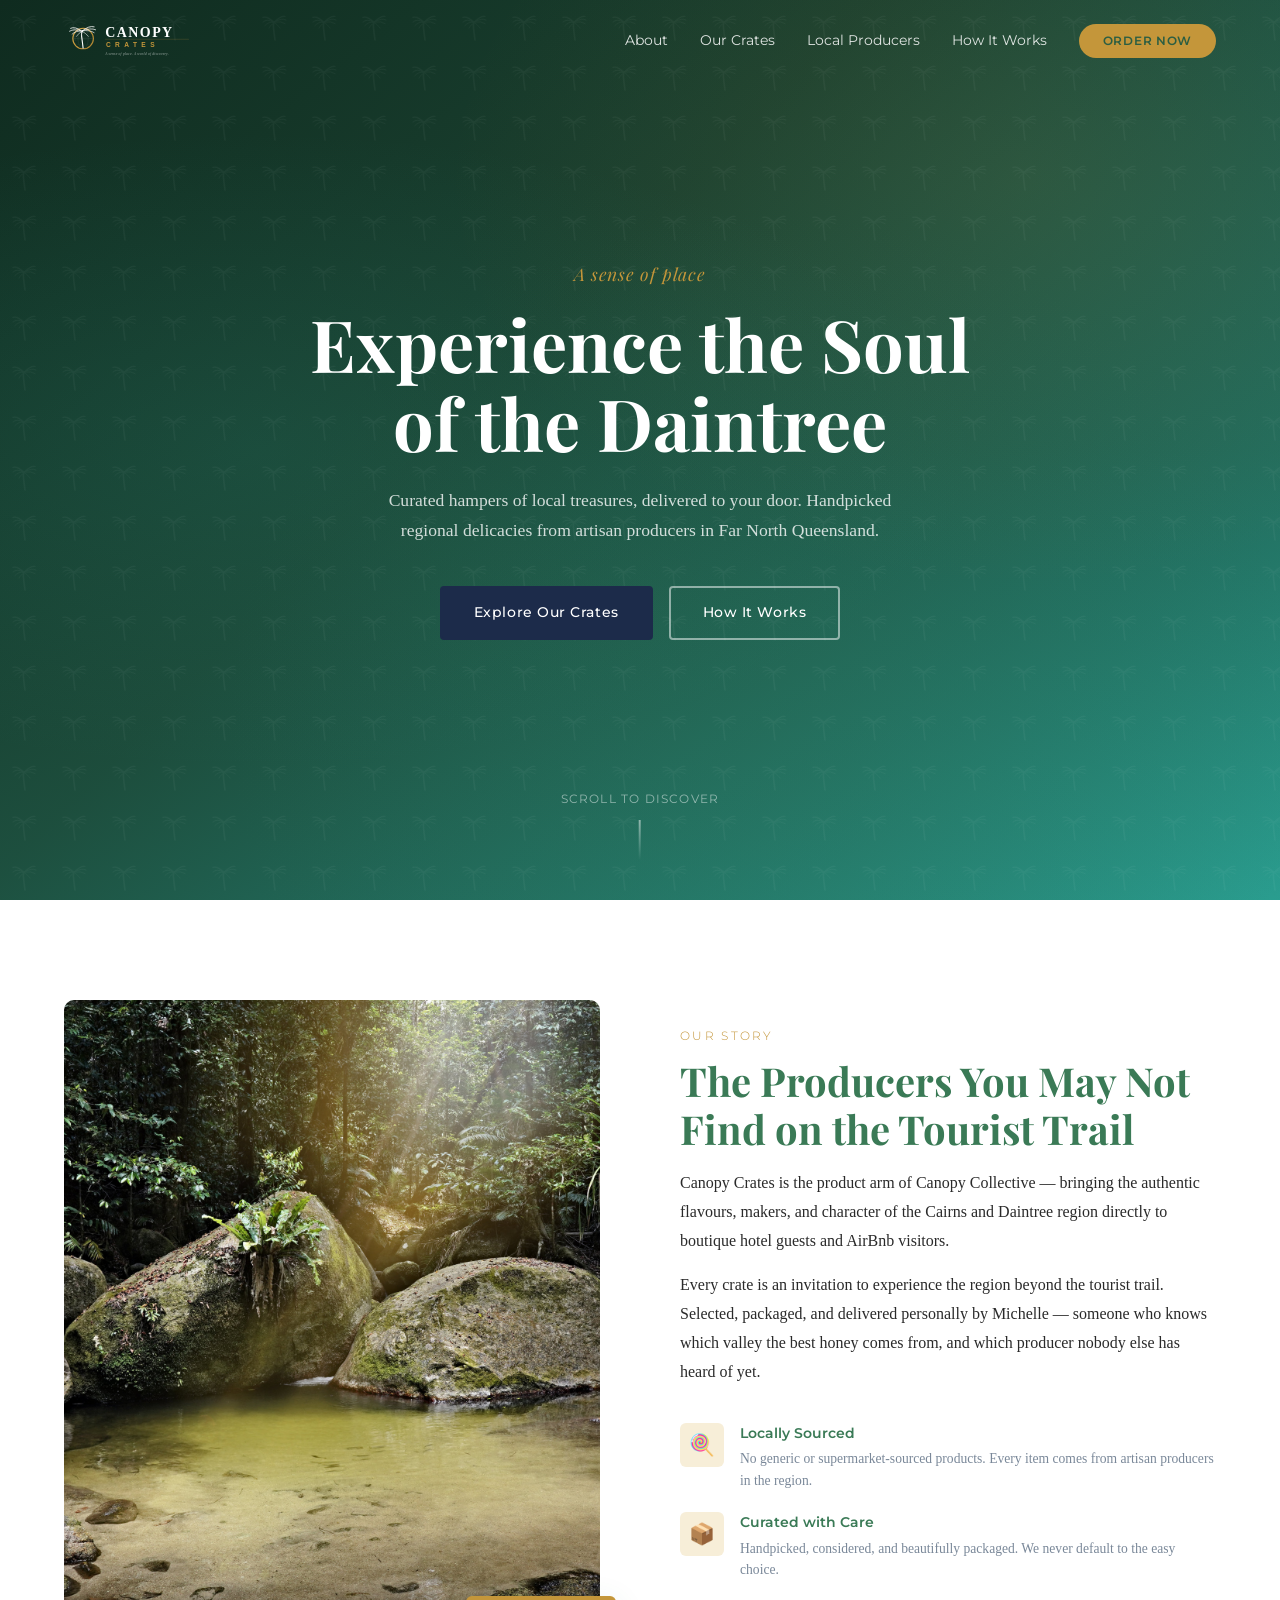
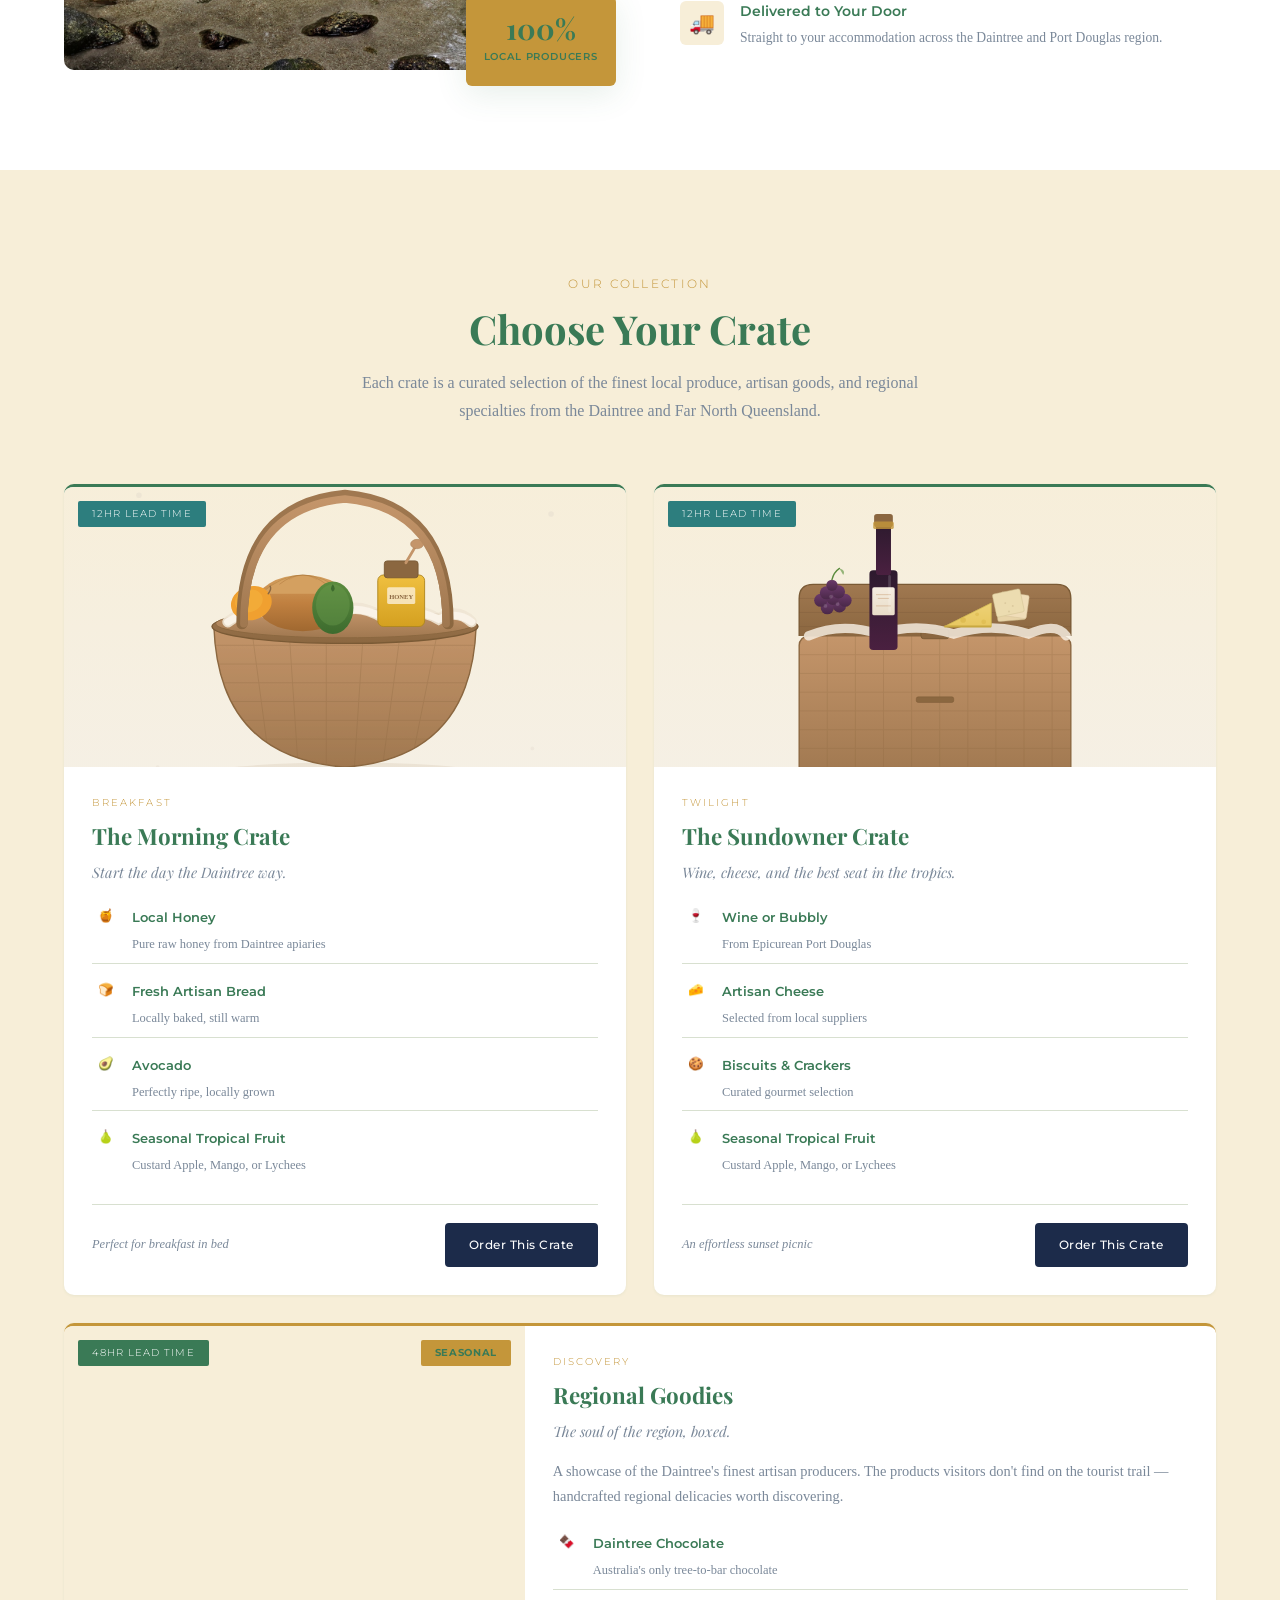
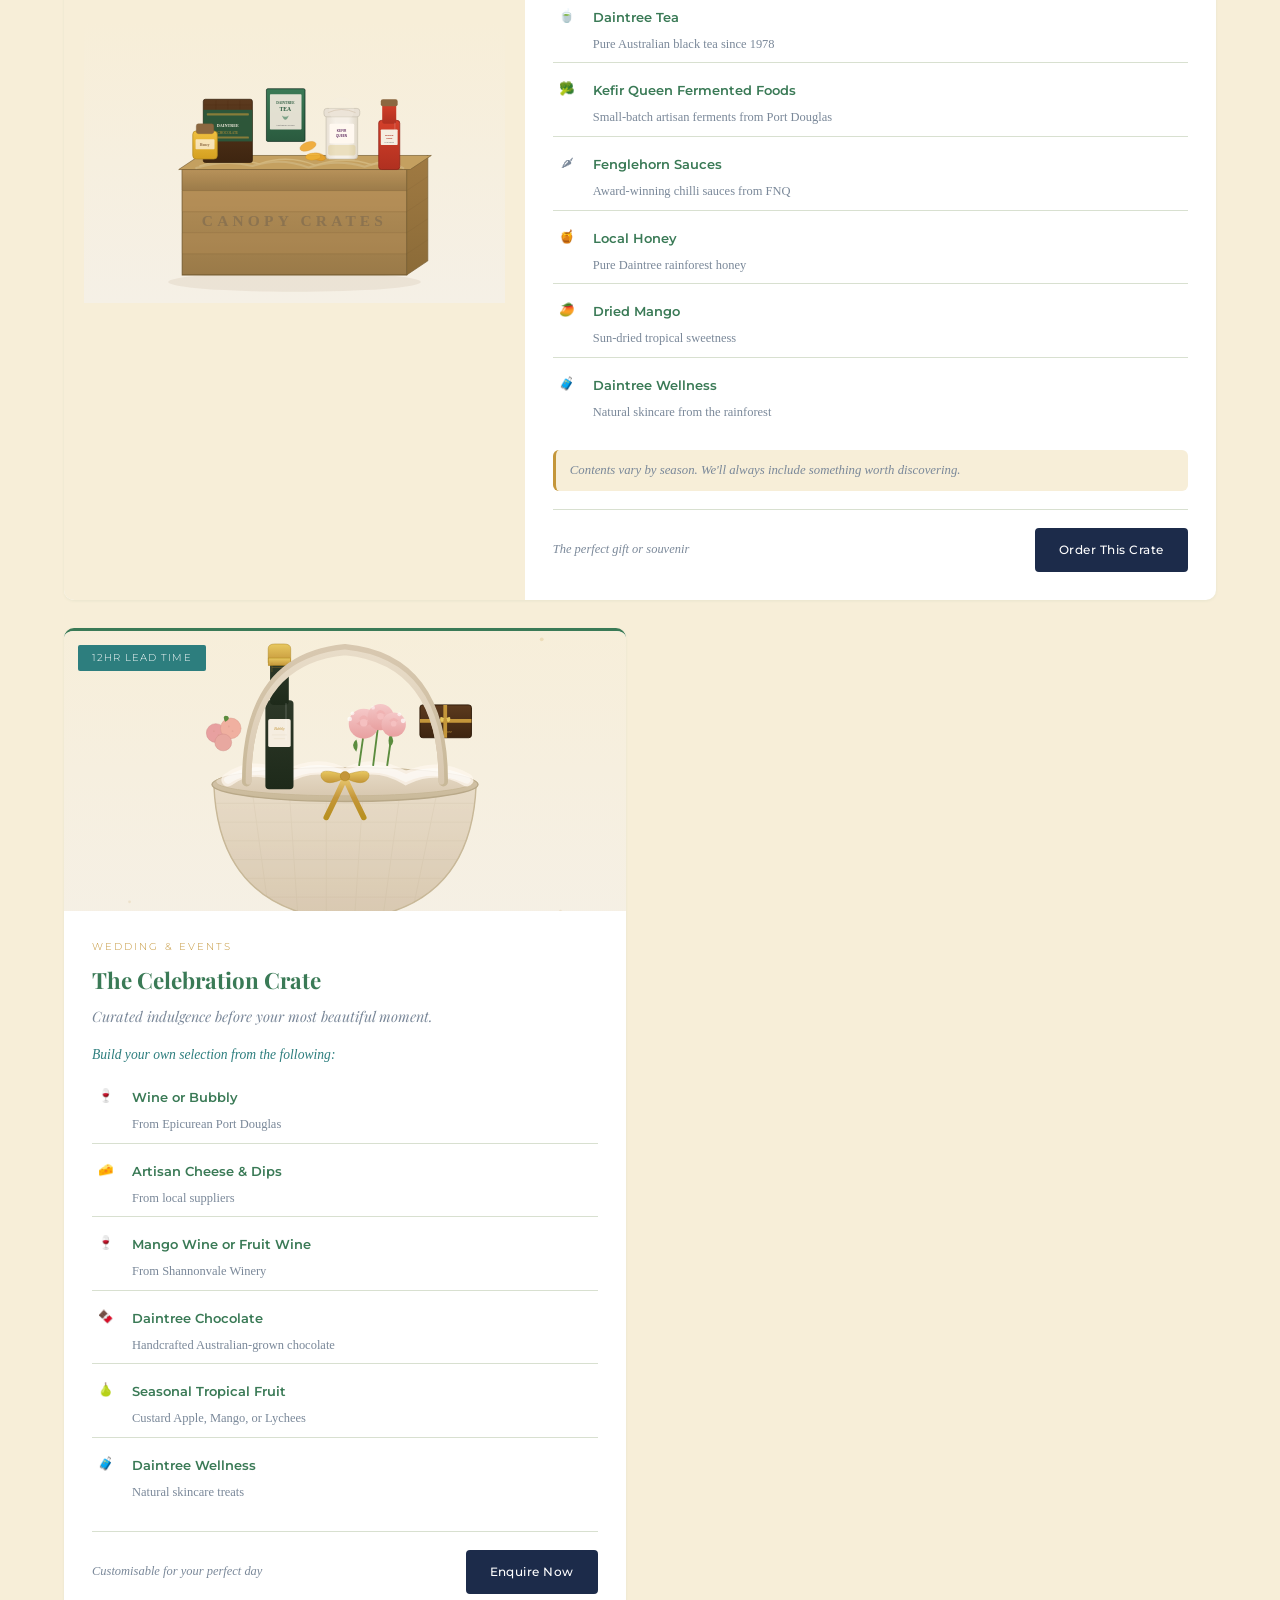
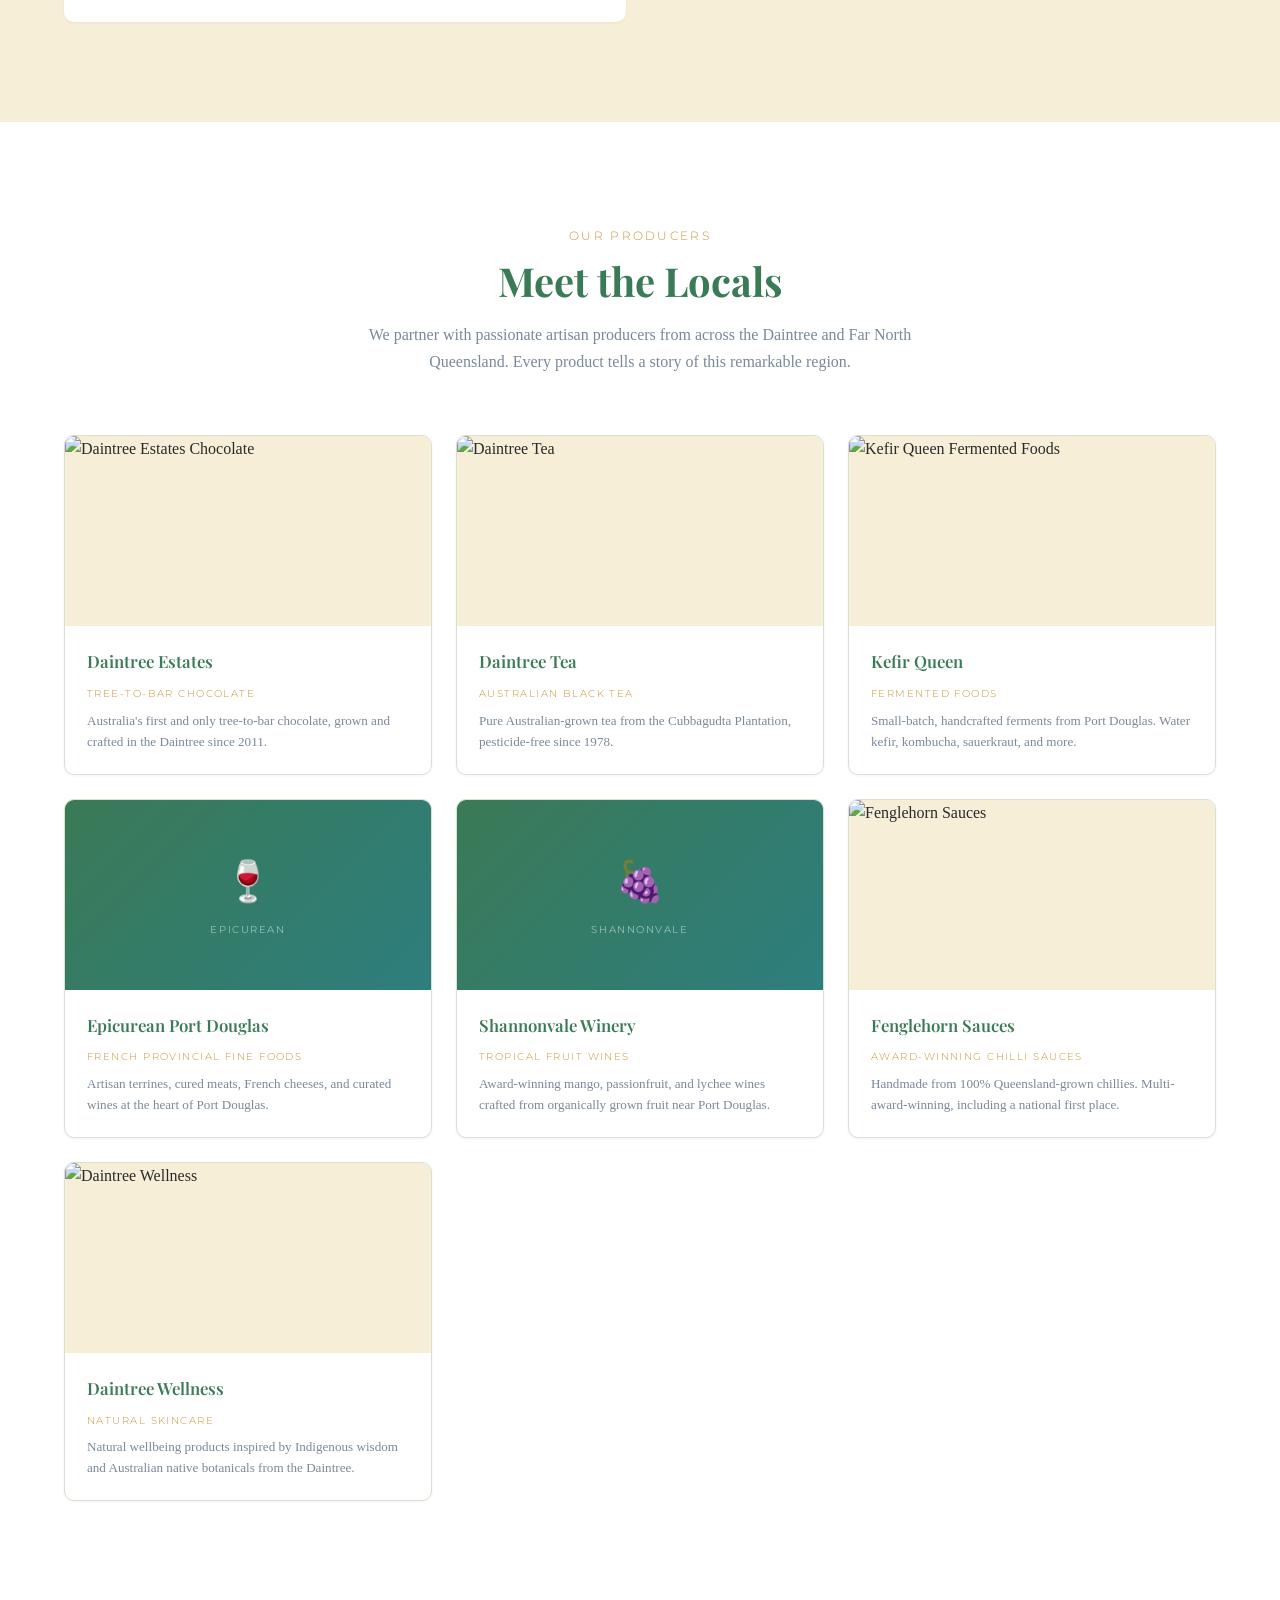
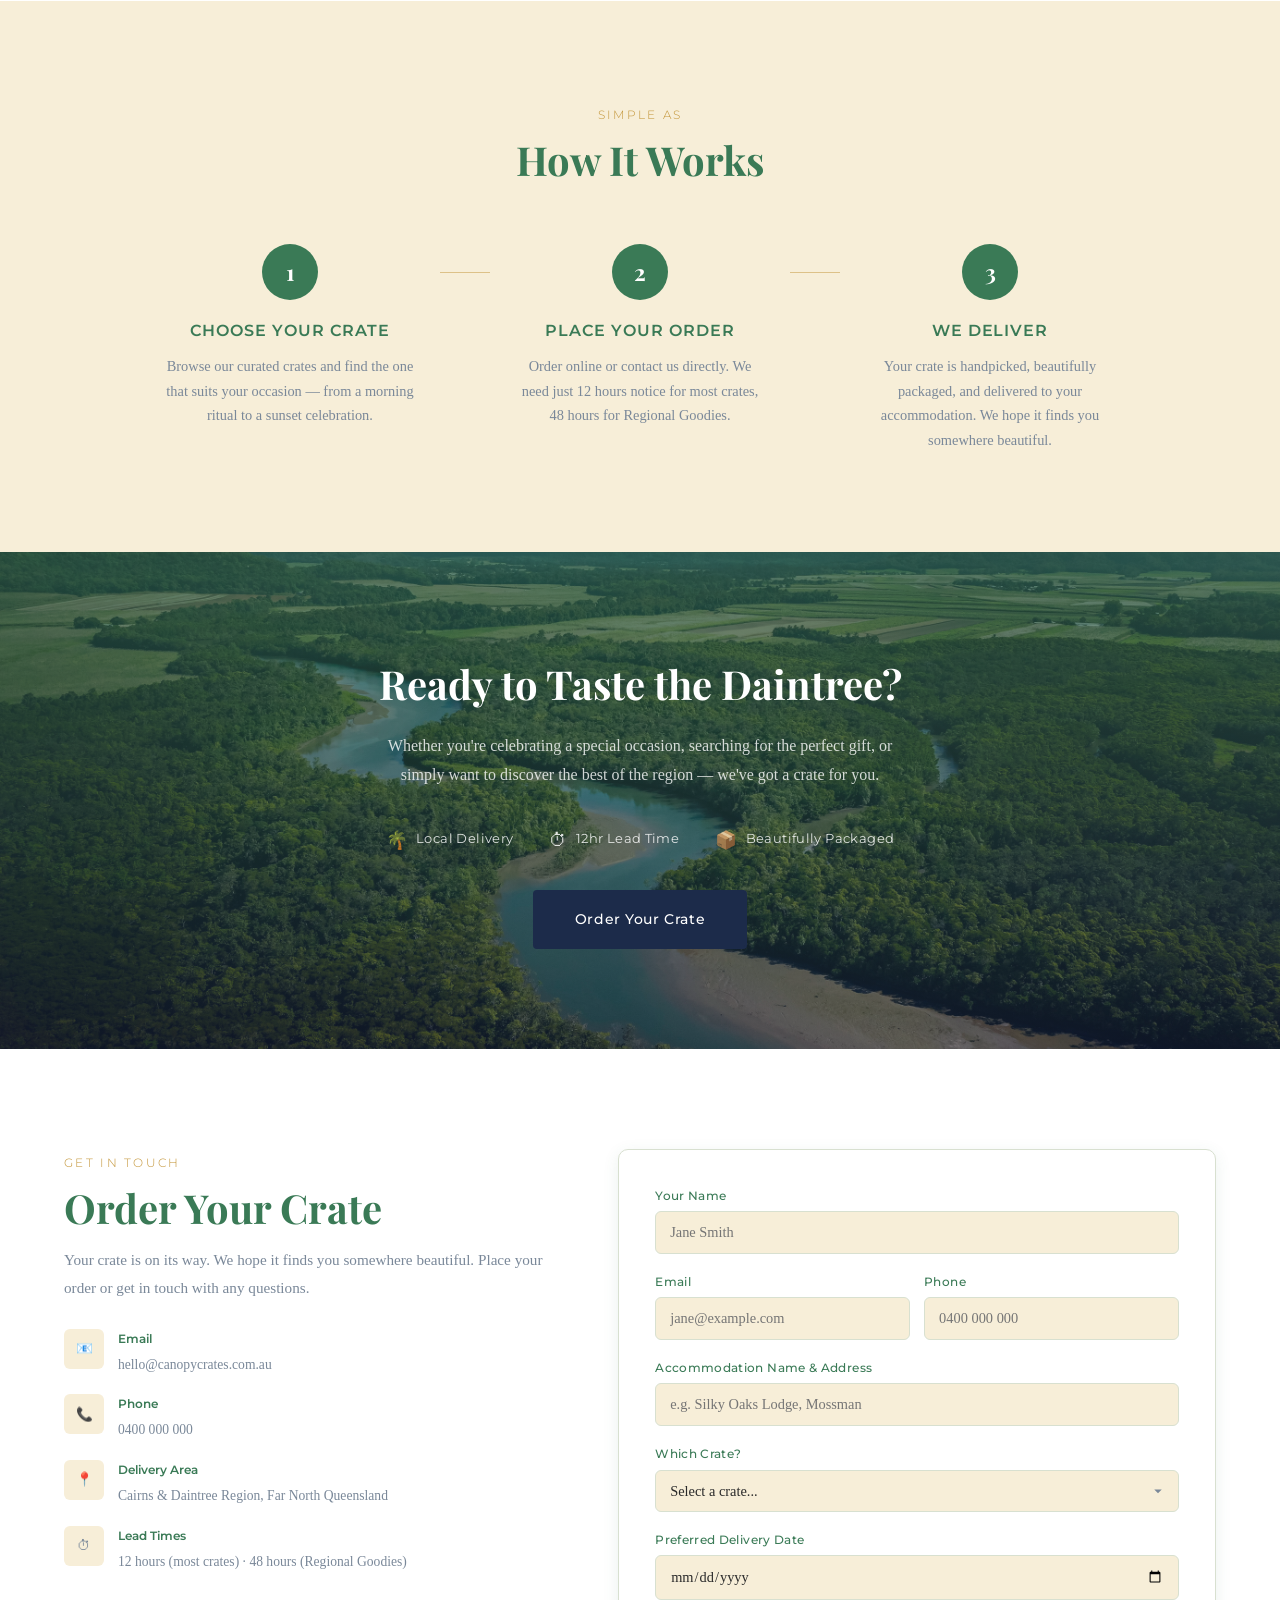
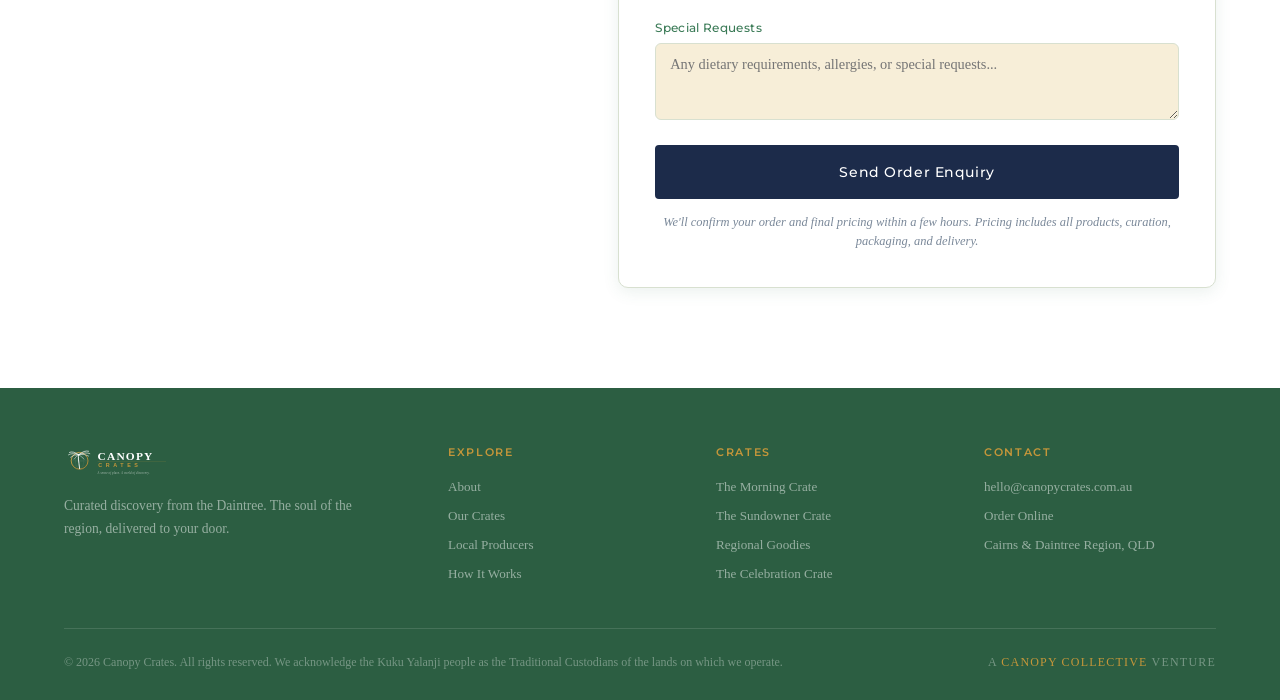
==== commit 0a5d3d39: "Update heading copy and clarify Square Online platform recommendation - Change "You'd Never Find" to" ====
--- a/index.html
+++ b/index.html
@@ -63,7 +63,7 @@
         </div>
         <div class="about-content">
           <span class="section-label">Our Story</span>
-          <h2 class="section-title">The Producers You'd Never Find on the Tourist Trail</h2>
+          <h2 class="section-title">The Producers You May Not Find on the Tourist Trail</h2>
           <p class="about-text">Canopy Crates is the product arm of Canopy Collective &mdash; bringing the authentic flavours, makers, and character of the Cairns and Daintree region directly to boutique hotel guests and AirBnb visitors.</p>
           <p class="about-text">Every crate is an invitation to experience the region beyond the tourist trail. Selected, packaged, and delivered personally by Michelle &mdash; someone who knows which valley the best honey comes from, and which producer nobody else has heard of yet.</p>
           <div class="about-features">
--- a/css/styles.css
+++ b/css/styles.css
@@ -291,7 +291,7 @@
 .hero-overlay {
   position: absolute;
   top: 0; left: 0; right: 0; bottom: 0;
-  background: url("data:image/svg+xml,%3Csvg width='60' height='60' viewBox='0 0 60 60' xmlns='http://www.w3.org/2000/svg'%3E%3Cg fill='none' fill-rule='evenodd'%3E%3Cg fill='%23ffffff' fill-opacity='0.03'%3E%3Cpath d='M36 34v-4h-2v4h-4v2h4v4h2v-4h4v-2h-4zm0-30V0h-2v4h-4v2h4v4h2V6h4V4h-4zM6 34v-4H4v4H0v2h4v4h2v-4h4v-2H6zM6 4V0H4v4H0v2h4v4h2V6h4V4H6z'/%3E%3C/g%3E%3C/g%3E%3C/svg%3E");
+  background: url("data:image/svg+xml,%3Csvg width='50' height='50' viewBox='0 0 50 50' xmlns='http://www.w3.org/2000/svg'%3E%3Cg fill='none' stroke='%23ffffff' stroke-linecap='round' opacity='0.04'%3E%3Cpath d='M25 40 Q24 33 23.5 28 Q23 25 24 22' stroke-width='1.5'/%3E%3Cpath d='M24 22.5 Q17 16 13 17.5' stroke-width='1.2'/%3E%3Cpath d='M24 22.5 Q17 18 13 22' stroke-width='1'/%3E%3Cpath d='M24 22.5 Q19 21 15 25.5' stroke-width='0.9'/%3E%3Cpath d='M24.5 22 Q31 15.5 35 16.5' stroke-width='1.2'/%3E%3Cpath d='M24.5 22 Q32 17.5 36 20' stroke-width='1'/%3E%3Cpath d='M24.5 22 Q31 21 35 23.5' stroke-width='0.9'/%3E%3Cpath d='M24 23 Q20.5 24.5 19 28' stroke-width='0.8'/%3E%3Cpath d='M25 23 Q27.5 25 30 28' stroke-width='0.8'/%3E%3C/g%3E%3C/svg%3E");
   pointer-events: none;
 }
 
